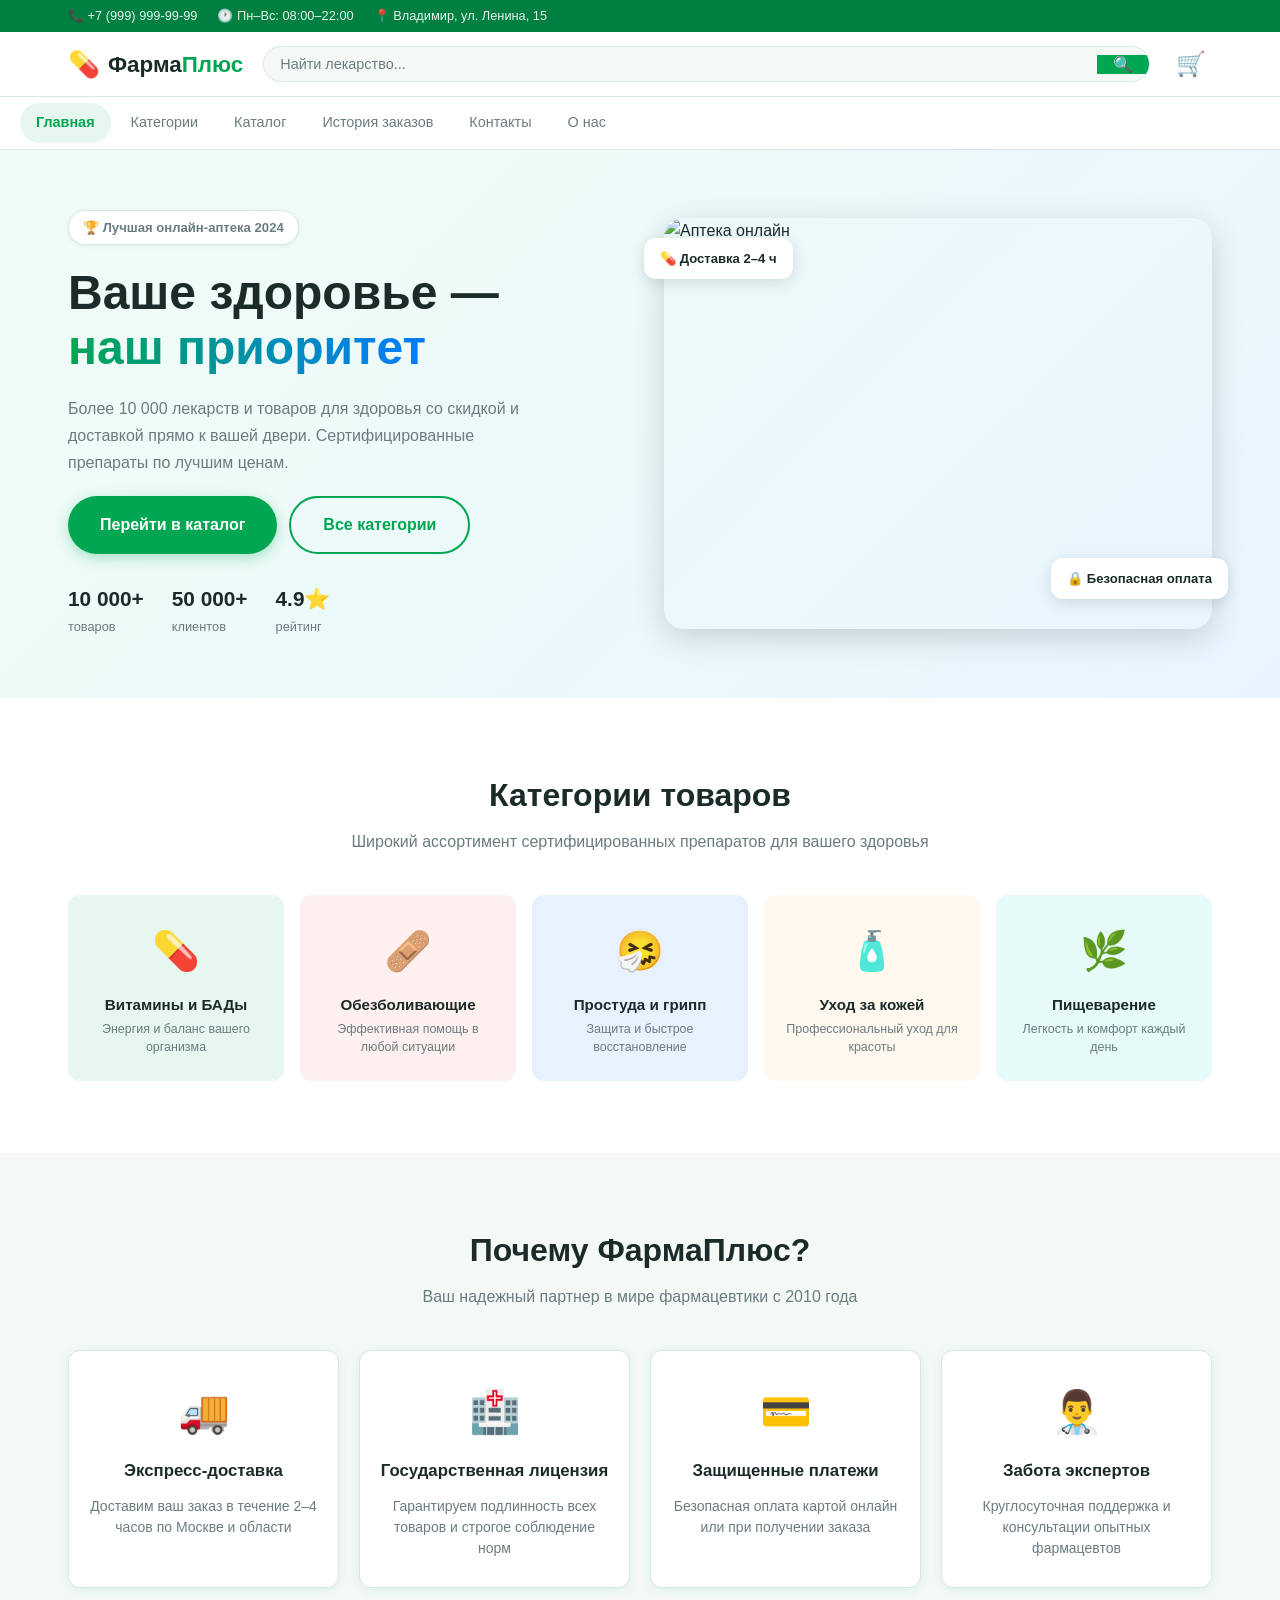
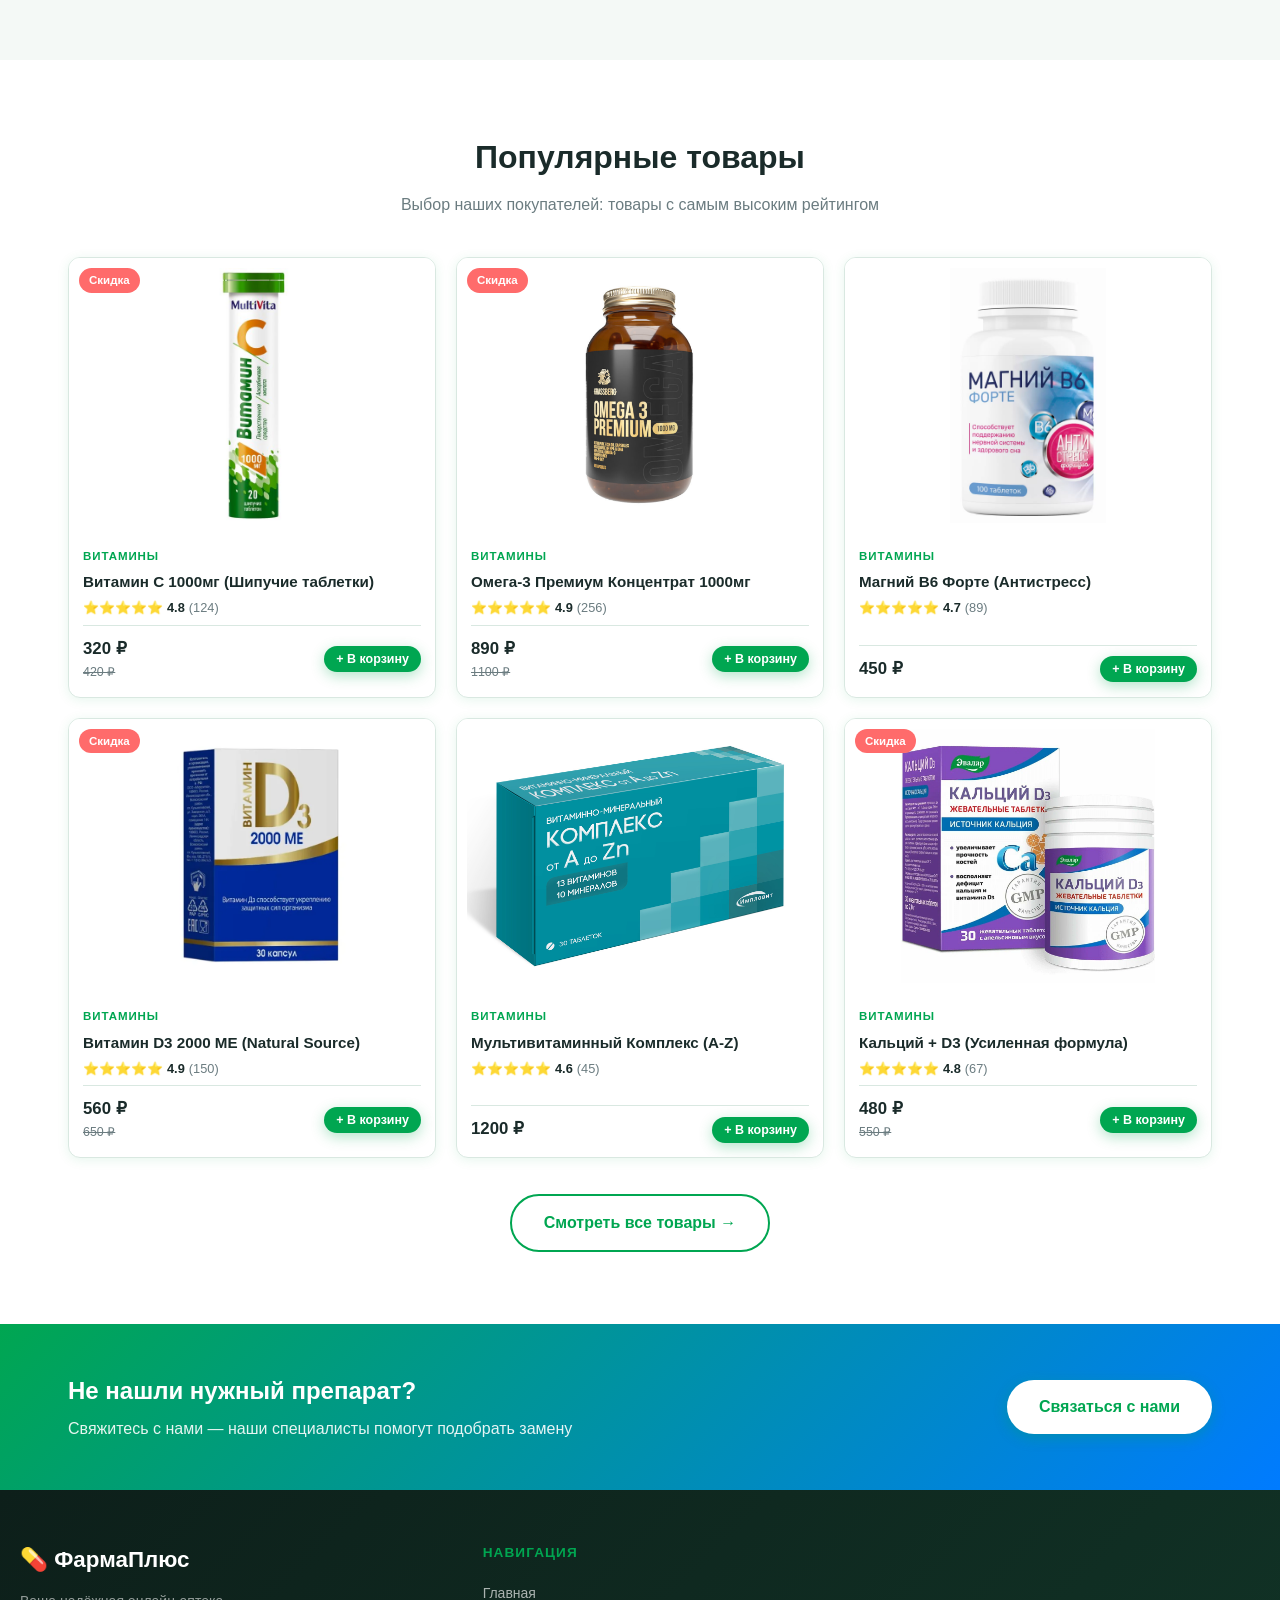
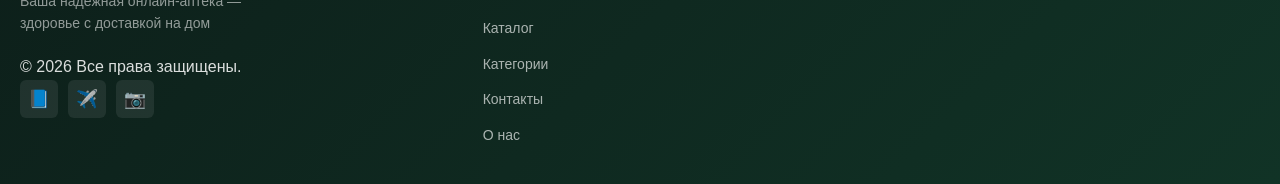
==== index.html @ 3a40d948 "first" ====
<!doctype html>
<html lang="ru">

<head>
  <meta charset="UTF-8" />
  <meta name="viewport" content="width=device-width, initial-scale=1.0" />
  <title>ФармаПлюс — Ваша надежная интернет-аптека с доставкой</title>
  <meta name="description"
    content="ФармаПлюс — широкий ассортимент сертифицированных лекарств, витаминов и товаров для здоровья с доставкой за 2-4 часа.">
  <link rel="stylesheet" href="css/style.css">
</head>

<body>
  <!-- HEADER -->
  <header class="header">
    <div class="header__topbar">
      <div class="container header__topbar-inner">
        <span class="header__contact">📞 +7 (999) 999-99-99</span>
        <span class="header__contact">🕐 Пн–Вс: 08:00–22:00</span>
        <span class="header__contact">📍 Владимир, ул. Ленина, 15</span>
      </div>
    </div>
    <div class="header__main">
      <div class="container header__inner">
        <a href="index.html" class="header__logo">
          <span class="header__logo-icon">💊</span>
          <span class="header__logo-text">Фарма<span>Плюс</span></span>
        </a>
        <form class="header__search" action="catalog.html" method="GET">
          <input class="header__search-input" type="text" name="search" placeholder="Найти лекарство..." />
          <button type="submit" class="header__search-btn" aria-label="Поиск">🔍</button>
        </form>
        <div class="header__actions">
          <a href="cart.html" class="header__cart" id="cart-icon" aria-label="Корзина">
            🛒 <span class="badge header__cart-badge" style="display:none;">0</span>
          </a>
          <button class="header__burger" id="burger-btn" aria-label="Меню">
            <span></span><span></span><span></span>
          </button>
        </div>
      </div>
    </div>
    <nav class="header__nav">
      <div class="container header__nav-inner">
        <a href="index.html" class="header__nav-link header__nav-link--active">Главная</a>
        <a href="categories.html" class="header__nav-link">Категории</a>
        <a href="catalog.html" class="header__nav-link">Каталог</a>
        <a href="orders.html" class="header__nav-link">История заказов</a>
        <a href="contacts.html" class="header__nav-link">Контакты</a>
        <a href="info.html" class="header__nav-link">О нас</a>
      </div>
    </nav>
    <div class="header__overlay" style="display:none;"></div>
  </header>

  <!-- MAIN CONTENT -->
  <main class="home">
    <!-- Hero -->
    <section class="hero">
      <div class="container hero__inner">
        <div class="hero__content animate-fadeInUp">
          <span class="hero__badge">🏆 Лучшая онлайн-аптека 2024</span>
          <h1 class="hero__title">
            Ваше здоровье —<br />
            <span class="hero__title-accent">наш приоритет</span>
          </h1>
          <p class="hero__subtitle">
            Более 10 000 лекарств и товаров для здоровья со скидкой и доставкой прямо к вашей двери.
            Сертифицированные препараты по лучшим ценам.
          </p>
          <div class="hero__actions">
            <a href="catalog.html" class="btn btn--primary btn--lg">Перейти в каталог</a>
            <a href="categories.html" class="btn btn--outline btn--lg">Все категории</a>
          </div>
          <div class="hero__stats">
            <div class="hero__stat"><strong>10 000+</strong><span>товаров</span></div>
            <div class="hero__stat"><strong>50 000+</strong><span>клиентов</span></div>
            <div class="hero__stat"><strong>4.9⭐</strong><span>рейтинг</span></div>
          </div>
        </div>
        <div class="hero__visual animate-fadeIn">
          <img src="https://images.unsplash.com/photo-1607619056574-7b8d3ee536b2?w=600&q=80" alt="Аптека онлайн"
            class="hero__img" />
          <div class="hero__floating hero__floating--1">💊 Доставка 2–4 ч</div>
          <div class="hero__floating hero__floating--2">🔒 Безопасная оплата</div>
        </div>
      </div>
    </section>

    <!-- Categories -->
    <section class="home-categories">
      <div class="container">
        <div class="section-header">
          <h2 class="section-title">Категории товаров</h2>
          <p class="section-subtitle">Широкий ассортимент сертифицированных препаратов для вашего здоровья</p>
        </div>
        <div class="home-categories__grid" id="categories-grid">
          <!-- JS Render -->
        </div>
      </div>
    </section>

    <!-- Advantages -->
    <section class="advantages">
      <div class="container">
        <div class="section-header">
          <h2 class="section-title">Почему ФармаПлюс?</h2>
          <p class="section-subtitle">Ваш надежный партнер в мире фармацевтики с 2010 года</p>
        </div>
        <div class="advantages__grid">
          <div class="advantage-card card">
            <div class="advantage-card__icon">🚚</div>
            <h3 class="advantage-card__title">Экспресс-доставка</h3>
            <p class="advantage-card__desc">Доставим ваш заказ в течение 2–4 часов по Москве и области</p>
          </div>
          <div class="advantage-card card">
            <div class="advantage-card__icon">🏥</div>
            <h3 class="advantage-card__title">Государственная лицензия</h3>
            <p class="advantage-card__desc">Гарантируем подлинность всех товаров и строгое соблюдение норм</p>
          </div>
          <div class="advantage-card card">
            <div class="advantage-card__icon">💳</div>
            <h3 class="advantage-card__title">Защищенные платежи</h3>
            <p class="advantage-card__desc">Безопасная оплата картой онлайн или при получении заказа</p>
          </div>
          <div class="advantage-card card">
            <div class="advantage-card__icon">👨‍⚕️</div>
            <h3 class="advantage-card__title">Забота экспертов</h3>
            <p class="advantage-card__desc">Круглосуточная поддержка и консультации опытных фармацевтов</p>
          </div>
        </div>
      </div>
    </section>

    <!-- Featured Products -->
    <section class="featured">
      <div class="container">
        <div class="section-header">
          <h2 class="section-title">Популярные товары</h2>
          <p class="section-subtitle">Выбор наших покупателей: товары с самым высоким рейтингом</p>
        </div>
        <div class="featured__grid" id="featured-grid">
          <!-- JS Render -->
        </div>
        <div class="featured__cta">
          <a href="catalog.html" class="btn btn--outline btn--lg">Смотреть все товары →</a>
        </div>
      </div>
    </section>

    <!-- Banner -->
    <section class="promo-banner">
      <div class="container promo-banner__inner">
        <div>
          <h2 class="promo-banner__title">Не нашли нужный препарат?</h2>
          <p class="promo-banner__text">Свяжитесь с нами — наши специалисты помогут подобрать замену</p>
        </div>
        <a href="contacts.html" class="btn btn--primary btn--lg">Связаться с нами</a>
      </div>
    </section>
  </main>

  <!-- FOOTER -->
  <footer class="footer">
    <div class="container footer__inner">
      <div class="footer__brand">
        <a href="index.html" class="footer__logo">💊 ФармаПлюс</a>
        <p class="footer__tagline">Ваша надёжная онлайн-аптека — здоровье с доставкой на дом</p>
        <p>© 2026 Все права защищены.</p>
        <div class="footer__socials">
          <a href="#" class="footer__social" aria-label="ВКонтакте">📘</a>
          <a href="#" class="footer__social" aria-label="Telegram">✈️</a>
          <a href="#" class="footer__social" aria-label="Instagram">📷</a>
        </div>
      </div>
      <div class="footer__nav">
        <h4 class="footer__heading">Навигация</h4>
        <ul class="footer__list">
          <li><a href="index.html" class="footer__link">Главная</a></li>
          <li><a href="catalog.html" class="footer__link">Каталог</a></li>
          <li><a href="categories.html" class="footer__link">Категории</a></li>
          <li><a href="contacts.html" class="footer__link">Контакты</a></li>
          <li><a href="info.html" class="footer__link">О нас</a></li>
        </ul>
      </div>
    </div>
  </footer>

  <!-- SCRIPTS -->
  <script src="js/products.js"></script>
  <script src="js/main.js"></script>
  <script>
    document.addEventListener('DOMContentLoaded', () => {
      // Render Categories
      const catGrid = document.getElementById('categories-grid');
      categories.forEach(cat => {
        catGrid.innerHTML += `
          <a href="catalog.html?category=${cat.id}" class="home-cat-card" style="--cat-color: ${cat.color}; --cat-bg: ${cat.bg}">
            <span class="home-cat-card__icon">${cat.icon}</span>
            <div>
              <h3 class="home-cat-card__title">${cat.label}</h3>
              <p class="home-cat-card__desc">${cat.description}</p>
            </div>
          </a>
        `;
      });

      // Render Featured
      const featGrid = document.getElementById('featured-grid');
      const featured = mockProducts.slice(0, 6);
      featured.forEach(prod => {
        featGrid.innerHTML += createProductCardHTML(prod, cart);
      });
    });
  </script>
</body>

</html>
---- css/style.css ----
.breadcrumbs{color:var(--color-text-muted);flex-wrap:wrap;align-items:center;gap:6px;margin-bottom:20px;font-size:.85rem;display:flex}.breadcrumbs__item{align-items:center;gap:6px;display:flex}.breadcrumbs__link{color:var(--color-text-muted);transition:color var(--transition)}.breadcrumbs__link:hover{color:var(--color-primary)}.breadcrumbs__sep{color:var(--color-border)}.breadcrumbs__item--active{color:var(--color-text);font-weight:600}
.cart-item{background:var(--color-bg);border:1px solid var(--color-border);border-radius:var(--radius-md);transition:box-shadow var(--transition);align-items:center;gap:16px;padding:16px;animation:.4s both fadeInUp;display:flex}.cart-item:hover{box-shadow:var(--shadow-md)}.cart-item__image{object-fit:cover;border-radius:var(--radius-sm);flex-shrink:0;width:72px;height:72px}.cart-item__info{flex-direction:column;flex:1;gap:4px;min-width:0;display:flex}.cart-item__category{text-transform:uppercase;letter-spacing:.08em;color:var(--color-primary);font-size:.72rem;font-weight:600}.cart-item__name{color:var(--color-text);white-space:nowrap;text-overflow:ellipsis;font-size:.95rem;font-weight:600;overflow:hidden}.cart-item__unit-price{color:var(--color-text-muted);font-size:.8rem}.cart-item__controls{background:var(--color-bg-soft);border:1px solid var(--color-border);border-radius:var(--radius-full);flex-shrink:0;align-items:center;gap:8px;padding:4px;display:flex}.cart-item__qty-btn{background:var(--color-bg);border:1px solid var(--color-border);width:30px;height:30px;color:var(--color-text);cursor:pointer;transition:all var(--transition);border-radius:50%;justify-content:center;align-items:center;font-size:1.1rem;font-weight:700;display:flex}.cart-item__qty-btn:hover:not(:disabled){background:var(--color-primary);color:#fff;border-color:var(--color-primary)}.cart-item__qty-btn:disabled{opacity:.4;cursor:not-allowed}.cart-item__qty{text-align:center;min-width:20px;font-size:.95rem;font-weight:700}.cart-item__subtotal{color:var(--color-text);text-align:right;flex-shrink:0;min-width:80px;font-size:1.05rem;font-weight:800}.cart-item__remove{color:var(--color-text-muted);border-radius:var(--radius-sm);transition:all var(--transition);flex-shrink:0;padding:6px 10px;font-size:.9rem}.cart-item__remove:hover{color:var(--color-error);background:#fff0f0}@media (width<=600px){.cart-item{flex-wrap:wrap}.cart-item__image{width:56px;height:56px}.cart-item__subtotal{min-width:unset;margin-left:auto}}.cart-page{padding:32px 0 60px}.cart-page__count{color:var(--color-text-muted);font-size:1.2rem;font-weight:400}.cart-empty{text-align:center;flex-direction:column;align-items:center;gap:16px;padding:80px 20px;display:flex}.cart-empty__icon{opacity:.5;font-size:5rem}.cart-empty__title{font-size:1.5rem;font-weight:800}.cart-empty__desc{color:var(--color-text-muted);max-width:360px;font-size:1rem}.cart-page__layout{grid-template-columns:1fr 340px;align-items:start;gap:28px;display:grid}.cart-page__items-header{color:var(--color-text-muted);justify-content:space-between;align-items:center;margin-bottom:16px;font-size:.9rem;font-weight:600;display:flex}.cart-page__list{flex-direction:column;gap:12px;display:flex}.cart-summary{background:var(--color-bg);border:1px solid var(--color-border);border-radius:var(--radius-md);padding:24px;position:sticky;top:160px}.cart-summary__title{margin-bottom:20px;font-size:1.1rem;font-weight:800}.cart-summary__rows{flex-direction:column;gap:12px;margin-bottom:16px;display:flex}.cart-summary__row{color:var(--color-text-muted);justify-content:space-between;font-size:.9rem;display:flex}.cart-summary__free{color:var(--color-primary);font-weight:700}.cart-summary__hint{color:var(--color-secondary);background:var(--color-secondary-light);border-radius:var(--radius-sm);padding:8px 12px;font-size:.78rem}.cart-summary__total{border-top:2px solid var(--color-border);justify-content:space-between;align-items:center;margin-bottom:20px;padding-top:16px;font-size:1.1rem;font-weight:800;display:flex}.cart-summary__order{justify-content:center;width:100%;margin-bottom:10px}.cart-summary__continue{width:100%;color:var(--color-text-muted);justify-content:center;font-size:.85rem}@media (width<=900px){.cart-page__layout{grid-template-columns:1fr}.cart-summary{position:static}}
.catalog-page{padding:32px 0 60px}.catalog-page__header{align-items:baseline;gap:12px;margin-bottom:28px;display:flex}.catalog-page__count{color:var(--color-text-muted);background:var(--color-bg-gray);border-radius:var(--radius-full);padding:4px 12px;font-size:.88rem}.catalog-page__layout{grid-template-columns:260px 1fr;align-items:start;gap:28px;display:grid}.catalog-sidebar{background:var(--color-bg);border:1px solid var(--color-border);border-radius:var(--radius-md);flex-direction:column;gap:0;display:flex;position:sticky;top:150px;overflow:hidden}.catalog-sidebar__section{border-bottom:1px solid var(--color-border);padding:20px}.catalog-sidebar__section:last-child{border-bottom:none}.catalog-sidebar__title{text-transform:uppercase;letter-spacing:.06em;color:var(--color-text-muted);margin-bottom:12px;font-size:.85rem;font-weight:700}.catalog-sidebar__search{width:100%}.catalog-sidebar__cats{flex-direction:column;gap:4px;display:flex}.catalog-sidebar__cat-btn{border-radius:var(--radius-sm);color:var(--color-text-muted);text-align:left;cursor:pointer;transition:all var(--transition);background:0 0;border:none;align-items:center;gap:8px;padding:8px 12px;font-size:.875rem;display:flex}.catalog-sidebar__cat-btn:hover{background:var(--color-primary-light);color:var(--color-primary)}.catalog-sidebar__cat-btn--active{background:var(--color-primary-light);color:var(--color-primary);font-weight:600}.catalog-sidebar__range{width:100%;accent-color:var(--color-primary);margin-bottom:8px}.catalog-sidebar__range-labels{color:var(--color-text-muted);justify-content:space-between;font-size:.78rem;display:flex}.catalog-main__toolbar{align-items:center;gap:12px;margin-bottom:20px;display:flex}.catalog-main__sort{cursor:pointer;max-width:240px;padding:8px 12px}.catalog-grid{grid-template-columns:repeat(3,1fr);gap:18px;display:grid}.catalog-empty{text-align:center;color:var(--color-text-muted);flex-direction:column;align-items:center;gap:12px;padding:80px 20px;display:flex}.catalog-empty span{font-size:3rem}.catalog-empty h3{color:var(--color-text);font-size:1.2rem}.catalog-pagination{flex-wrap:wrap;justify-content:center;gap:8px;margin-top:32px;display:flex}.catalog-pagination__btn{border-radius:var(--radius-sm);border:1.5px solid var(--color-border);cursor:pointer;background:var(--color-bg);width:36px;height:36px;color:var(--color-text);transition:all var(--transition);justify-content:center;align-items:center;font-size:.875rem;font-weight:600;display:flex}.catalog-pagination__btn:hover{border-color:var(--color-primary);color:var(--color-primary)}.catalog-pagination__btn--active{background:var(--color-primary);color:#fff;border-color:var(--color-primary)}@media (width<=900px){.catalog-page__layout{grid-template-columns:1fr}.catalog-sidebar{position:static}.catalog-sidebar__cats{flex-flow:wrap}.catalog-grid{grid-template-columns:repeat(2,1fr)}}@media (width<=540px){.catalog-grid{grid-template-columns:1fr}}
.categories-page{padding:32px 0 60px}.categories-grid{grid-template-columns:repeat(3,1fr);gap:20px;display:grid}.cat-card{color:var(--color-text);transition:all var(--transition);border:2px solid #0000;align-items:flex-start;gap:20px;padding:28px;display:flex}.cat-card:hover{border-color:var(--cat-color);transform:translateY(-4px)}.cat-card__icon-wrap{border-radius:var(--radius-md);flex-shrink:0;justify-content:center;align-items:center;width:64px;height:64px;display:flex}.cat-card__icon{font-size:2rem}.cat-card__body{flex-direction:column;gap:6px;display:flex}.cat-card__title{font-size:1.1rem;font-weight:700}.cat-card__desc{color:var(--color-text-muted);font-size:.875rem;line-height:1.5}.cat-card__link{color:var(--cat-color);margin-top:6px;font-size:.85rem;font-weight:600}@media (width<=768px){.categories-grid{grid-template-columns:1fr}}@media (width>=768px) and (width<=1024px){.categories-grid{grid-template-columns:repeat(2,1fr)}}
.contacts-page{padding:32px 0 60px}.contacts-page__layout{grid-template-columns:1fr 1fr;align-items:start;gap:32px;display:grid}.contacts-form{padding:32px}.contacts-form__title{margin-bottom:24px;font-size:1.2rem;font-weight:800}.contacts-form__success{background:var(--color-primary-light);color:var(--color-primary);border-radius:var(--radius-md);margin-bottom:20px;padding:14px 16px;font-size:.9rem;font-weight:600}.contacts-form__textarea{resize:vertical;min-height:120px}.contacts-info{flex-direction:column;gap:20px;display:flex}.contacts-info__cards{grid-template-columns:1fr 1fr;gap:14px;display:grid}.contacts-info-card{align-items:flex-start;gap:12px;padding:18px;display:flex}.contacts-info-card__icon{flex-shrink:0;font-size:1.6rem}.contacts-info-card__title{text-transform:uppercase;letter-spacing:.06em;color:var(--color-primary);margin-bottom:4px;font-size:.82rem;font-weight:700}.contacts-info-card__line{color:var(--color-text-muted);font-size:.875rem}.contacts-map{border-radius:var(--radius-md);box-shadow:var(--shadow-md);overflow:hidden}.contacts-map__iframe{border:none;width:100%;height:280px;display:block}@media (width<=900px){.contacts-page__layout{grid-template-columns:1fr}.contacts-info__cards{grid-template-columns:1fr 1fr}}@media (width<=480px){.contacts-info__cards{grid-template-columns:1fr}}
.hero {
    background: linear-gradient(135deg, #f0fdf6 0%, #e8f5ff 100%);
    padding: 60px 0;
    overflow: hidden
}

.hero__inner {
    grid-template-columns: 1fr 1fr;
    align-items: center;
    gap: 48px;
    display: grid
}

.hero__content {
    flex-direction: column;
    gap: 20px;
    display: flex
}

.hero__badge {
    border: 1px solid var(--color-border);
    border-radius: var(--radius-full);
    color: var(--color-text-muted);
    width: fit-content;
    box-shadow: var(--shadow-sm);
    background: #fff;
    align-items: center;
    gap: 6px;
    padding: 6px 14px;
    font-size: .82rem;
    font-weight: 600;
    display: inline-flex
}

.hero__title {
    color: var(--color-text);
    font-size: clamp(1.8rem, 4vw, 3rem);
    font-weight: 900;
    line-height: 1.15
}

.hero__title-accent {
    background: linear-gradient(90deg, var(--color-primary), var(--color-secondary));
    -webkit-text-fill-color: transparent;
    -webkit-background-clip: text;
    background-clip: text
}

.hero__subtitle {
    color: var(--color-text-muted);
    max-width: 480px;
    font-size: 1rem;
    line-height: 1.7
}

.hero__actions {
    flex-wrap: wrap;
    gap: 12px;
    display: flex
}

.hero__stats {
    flex-wrap: wrap;
    gap: 28px;
    padding-top: 8px;
    display: flex
}

.hero__stat {
    flex-direction: column;
    gap: 2px;
    display: flex
}

.hero__stat strong {
    color: var(--color-text);
    font-size: 1.3rem;
    font-weight: 800
}

.hero__stat span {
    color: var(--color-text-muted);
    font-size: .8rem
}

.hero__visual {
    position: relative
}

.hero__img {
    border-radius: var(--radius-lg);
    width: 100%;
    box-shadow: var(--shadow-lg);
    object-fit: cover;
    aspect-ratio: 4/3
}

.hero__floating {
    border-radius: var(--radius-md);
    box-shadow: var(--shadow-md);
    background: #fff;
    padding: 10px 16px;
    font-size: .82rem;
    font-weight: 600;
    animation: 3s infinite pulse;
    position: absolute
}

.hero__floating--1 {
    animation-delay: 0s;
    top: 20px;
    left: -20px
}

.hero__floating--2 {
    animation-delay: 1.5s;
    bottom: 30px;
    right: -16px
}

.home-categories {
    background: var(--color-bg);
    padding: 72px 0
}

.home-categories__grid {
    grid-template-columns: repeat(5, 1fr);
    gap: 16px;
    display: grid
}

.home-cat-card {
    text-align: center;
    border-radius: var(--radius-md);
    background: var(--cat-bg, var(--color-bg-soft));
    transition: all var(--transition);
    color: var(--color-text);
    border: 1.5px solid #0000;
    flex-direction: column;
    align-items: center;
    gap: 12px;
    padding: 24px 16px;
    display: flex
}

.home-cat-card:hover {
    border-color: var(--cat-color, var(--color-primary));
    box-shadow: 0 8px 24px color-mix(in srgb, var(--cat-color) 20%, transparent);
    transform: translateY(-4px)
}

.home-cat-card__icon {
    font-size: 2.4rem
}

.home-cat-card__title {
    color: var(--color-text);
    margin-bottom: 4px;
    font-size: .95rem;
    font-weight: 700
}

.home-cat-card__desc {
    color: var(--color-text-muted);
    font-size: .78rem;
    line-height: 1.4
}

.advantages {
    background: var(--color-bg-soft);
    padding: 72px 0
}

.advantages__grid {
    grid-template-columns: repeat(4, 1fr);
    gap: 20px;
    display: grid
}

.advantage-card {
    text-align: center;
    flex-direction: column;
    align-items: center;
    gap: 12px;
    padding: 28px 20px;
    display: flex
}

.advantage-card__icon {
    font-size: 2.6rem
}

.advantage-card__title {
    font-size: 1.05rem;
    font-weight: 700
}

.advantage-card__desc {
    color: var(--color-text-muted);
    font-size: .875rem;
    line-height: 1.5
}

.featured {
    background: var(--color-bg);
    padding: 72px 0
}

.featured__grid {
    grid-template-columns: repeat(3, 1fr);
    gap: 20px;
    display: grid
}

.featured__cta {
    text-align: center;
    margin-top: 36px
}

.promo-banner {
    background: linear-gradient(135deg, var(--color-primary), var(--color-secondary));
    color: #fff;
    padding: 48px 0
}

.promo-banner__inner {
    flex-wrap: wrap;
    justify-content: space-between;
    align-items: center;
    gap: 24px;
    display: flex
}

.promo-banner__title {
    margin-bottom: 6px;
    font-size: 1.5rem;
    font-weight: 800
}

.promo-banner__text {
    opacity: .9;
    font-size: 1rem
}

.promo-banner .btn--primary {
    color: var(--color-primary);
    background: #fff
}

.promo-banner .btn--primary:hover {
    background: #ffffffe6
}

@media (width<=1024px) {
    .home-categories__grid {
        grid-template-columns: repeat(3, 1fr)
    }

    .advantages__grid,
    .featured__grid {
        grid-template-columns: repeat(2, 1fr)
    }
}

@media (width<=768px) {
    .hero__inner {
        grid-template-columns: 1fr
    }

    .hero__visual {
        display: none
    }

    .hero {
        padding: 40px 0
    }

    .home-categories__grid {
        grid-template-columns: repeat(2, 1fr)
    }

    .featured__grid {
        grid-template-columns: 1fr
    }
}

@media (width<=480px) {

    .home-categories__grid,
    .advantages__grid {
        grid-template-columns: 1fr
    }
}
@import "https://fonts.googleapis.com/css2?family=Inter:wght@300;400;500;600;700;800&display=swap";:root{--color-primary:#00a651;--color-primary-dark:#008040;--color-primary-light:#e6f7ef;--color-secondary:#007bff;--color-secondary-dark:#0056b3;--color-secondary-light:#e8f2ff;--color-accent:#00c9a7;--color-bg:#fff;--color-bg-soft:#f4f9f6;--color-bg-gray:#f0f4f8;--color-text:#1a2b2a;--color-text-muted:#6b7c80;--color-border:#d9e8e1;--color-error:#e53e3e;--color-success:#00a651;--color-white:#fff;--font-family:"Inter", sans-serif;--font-size-base:16px;--shadow-sm:0 1px 4px #00000014;--shadow-md:0 4px 16px #0000001f;--shadow-lg:0 8px 32px #00000029;--shadow-card:0 2px 12px #00a6511a;--radius-sm:6px;--radius-md:12px;--radius-lg:20px;--radius-full:9999px;--transition:.25s ease;--transition-slow:.4s ease;--header-height:70px;--container-max:1240px;--container-pad:16px}*,:before,:after{box-sizing:border-box;margin:0;padding:0}html{font-size:var(--font-size-base);scroll-behavior:smooth}body{font-family:var(--font-family);background:var(--color-bg);color:var(--color-text);flex-direction:column;min-height:100vh;line-height:1.6;display:flex}a{color:inherit;text-decoration:none}img{border-radius:var(--radius-sm);max-width:100%;display:block}ul{list-style:none}button{cursor:pointer;font-family:var(--font-family);background:0 0;border:none}input,textarea,select{font-family:var(--font-family);font-size:1rem}.container{width:100%;max-width:var(--container-max);padding:0 var(--container-pad);margin:0 auto}.sr-only{clip:rect(0,0,0,0);white-space:nowrap;border:0;width:1px;height:1px;margin:-1px;padding:0;position:absolute;overflow:hidden}.btn{border-radius:var(--radius-full);transition:all var(--transition);cursor:pointer;justify-content:center;align-items:center;gap:8px;padding:10px 22px;font-size:.9rem;font-weight:600;display:inline-flex}.btn--primary{background:var(--color-primary);color:var(--color-white);box-shadow:0 4px 14px #00a6514d}.btn--primary:hover{background:var(--color-primary-dark);transform:translateY(-1px);box-shadow:0 6px 20px #00a65166}.btn--outline{border:2px solid var(--color-primary);color:var(--color-primary);background:0 0}.btn--outline:hover{background:var(--color-primary);color:var(--color-white);transform:translateY(-1px)}.btn--secondary{background:var(--color-secondary);color:var(--color-white);box-shadow:0 4px 14px #007bff4d}.btn--secondary:hover{background:var(--color-secondary-dark);transform:translateY(-1px)}.btn--ghost{color:var(--color-text-muted);background:0 0;padding:8px 14px}.btn--ghost:hover{background:var(--color-bg-gray);color:var(--color-primary)}.btn--danger{background:var(--color-error);color:#fff}.btn--danger:hover{opacity:.9}.btn:disabled{opacity:.5;cursor:not-allowed;transform:none!important}.btn--sm{padding:6px 14px;font-size:.82rem}.btn--lg{padding:14px 32px;font-size:1rem}.badge{border-radius:var(--radius-full);background:var(--color-secondary);color:#fff;justify-content:center;align-items:center;min-width:20px;height:20px;padding:0 5px;font-size:.7rem;font-weight:700;animation:.3s cubic-bezier(.34,1.56,.64,1) pop;display:inline-flex}.section-title{color:var(--color-text);margin-bottom:8px;font-size:clamp(1.4rem,3vw,2rem);font-weight:800}.section-subtitle{color:var(--color-text-muted);margin-bottom:32px;font-size:1rem}.section-header{text-align:center;margin-bottom:40px}@keyframes fadeInUp{0%{opacity:0;transform:translateY(24px)}to{opacity:1;transform:translateY(0)}}@keyframes fadeIn{0%{opacity:0}to{opacity:1}}@keyframes pop{0%{transform:scale(.6)}70%{transform:scale(1.15)}to{transform:scale(1)}}@keyframes pulse{0%,to{transform:scale(1)}50%{transform:scale(1.04)}}@keyframes spin{0%{transform:rotate(0)}to{transform:rotate(360deg)}}@keyframes shimmer{0%{background-position:-200% 0}to{background-position:200% 0}}@keyframes slideInLeft{0%{opacity:0;transform:translate(-30px)}to{opacity:1;transform:translate(0)}}@keyframes fadeInLeft{0%{opacity:0;transform:translateX(-30px)}to{opacity:1;transform:translateX(0)}}@keyframes fadeInRight{0%{opacity:0;transform:translateX(30px)}to{opacity:1;transform:translateX(0)}}.animate-fadeInUp{animation:.6s both fadeInUp}.animate-fadeIn{animation:.4s both fadeIn}.animate-fadeInLeft{animation:.6s both fadeInLeft}.animate-fadeInRight{animation:.6s both fadeInRight}
.contacts-grid{grid-template-columns:1fr 1fr;align-items:start;gap:32px;display:grid}
@media (max-width: 900px){.contacts-grid{grid-template-columns:1fr}}
.contacts-list{display:flex;flex-direction:column;gap:12px;list-style:none;padding:0}.contacts-list li{display:flex;gap:8px;font-size:0.95rem}
.contacts-card__title{font-size:1.2rem;font-weight:800;margin-bottom:16px}.card{background:var(--color-bg);border-radius:var(--radius-md);box-shadow:var(--shadow-card);border:1px solid var(--color-border);transition:transform var(--transition), box-shadow var(--transition)}.card:hover{box-shadow:var(--shadow-lg);transform:translateY(-4px)}.form-group{flex-direction:column;gap:6px;margin-bottom:18px;display:flex}.form-label{color:var(--color-text);font-size:.875rem;font-weight:600}.form-input{border:1.5px solid var(--color-border);border-radius:var(--radius-md);background:var(--color-bg-soft);color:var(--color-text);transition:border-color var(--transition), box-shadow var(--transition);outline:none;padding:11px 14px}.form-input:focus{border-color:var(--color-primary);background:var(--color-bg);box-shadow:0 0 0 3px #00a65126}.form-input--error{border-color:var(--color-error)}.form-error{color:var(--color-error);align-items:center;gap:4px;font-size:.8rem;display:flex}.loader{justify-content:center;align-items:center;padding:60px;display:flex}.loader__spinner{border:4px solid var(--color-border);border-top-color:var(--color-primary);border-radius:50%;width:44px;height:44px;animation:.8s linear infinite spin}.breadcrumbs{color:var(--color-text-muted);flex-wrap:wrap;align-items:center;gap:8px;margin-bottom:24px;font-size:.85rem;display:flex}.breadcrumbs__item--active{color:var(--color-text);font-weight:600}.breadcrumbs__sep{color:var(--color-border)}.breadcrumbs a:hover{color:var(--color-primary)}.page{flex:1;padding:32px 0 60px}.grid{display:grid}.grid--2{grid-template-columns:repeat(2,1fr);gap:20px}.grid--3{grid-template-columns:repeat(3,1fr);gap:20px}.grid--4{grid-template-columns:repeat(4,1fr);gap:20px}@media (width<=1024px){.grid--4,.grid--3{grid-template-columns:repeat(2,1fr)}}@media (width<=640px){.grid--4,.grid--3,.grid--2{grid-template-columns:1fr}}@media (width>=768px){:root{--container-pad:32px}}@media (width>=1024px){:root{--container-pad:48px}}.header{z-index:1000;position:sticky;top:0}.header__topbar{background:var(--color-primary-dark);color:var(--color-white);padding:6px 0;font-size:.8rem}.header__topbar-inner{flex-wrap:wrap;align-items:center;gap:20px;display:flex}.header__contact{opacity:.9;align-items:center;gap:4px;display:flex}.header__main{background:var(--color-bg);border-bottom:1px solid var(--color-border);box-shadow:var(--shadow-sm)}.header__inner{align-items:center;gap:20px;height:64px;display:flex}.header__logo{color:var(--color-text);white-space:nowrap;transition:opacity var(--transition);align-items:center;gap:8px;font-size:1.4rem;font-weight:800;display:flex}.header__logo:hover{opacity:.85}.header__logo-icon{font-size:1.6rem}.header__logo-text span{color:var(--color-primary)}.header__search{background:var(--color-bg-soft);border:1.5px solid var(--color-border);border-radius:var(--radius-full);transition:border-color var(--transition), box-shadow var(--transition);flex:1;align-items:center;display:flex;overflow:hidden}.header__search:focus-within{border-color:var(--color-primary);box-shadow:0 0 0 3px #00a6511f}.header__search-input{color:var(--color-text);background:0 0;border:none;outline:none;flex:1;padding:9px 16px;font-size:.9rem}.header__search-input::placeholder{color:var(--color-text-muted)}.header__search-btn{background:var(--color-primary);color:#fff;cursor:pointer;height:100%;transition:background var(--transition);border:none;padding:0 16px;font-size:1rem}.header__search-btn:hover{background:var(--color-primary-dark)}.header__actions{align-items:center;gap:12px;display:flex}.header__cart{border-radius:var(--radius-md);transition:background var(--transition), transform var(--transition);align-items:center;padding:6px;font-size:1.5rem;display:flex;position:relative}.header__cart:hover{background:var(--color-primary-light);transform:scale(1.1)}.header__cart-badge{position:absolute;top:-2px;right:-4px}.header__burger{border-radius:var(--radius-sm);width:38px;height:38px;transition:background var(--transition);flex-direction:column;justify-content:center;gap:5px;padding:8px;display:none}.header__burger:hover{background:var(--color-bg-gray)}.header__burger span{background:var(--color-text);height:2px;transition:transform var(--transition), opacity var(--transition);border-radius:2px;display:block}.header__burger--open span:first-child{transform:translateY(7px)rotate(45deg)}.header__burger--open span:nth-child(2){opacity:0}.header__burger--open span:nth-child(3){transform:translateY(-7px)rotate(-45deg)}.header__nav{background:var(--color-bg);border-bottom:1px solid var(--color-border)}.header__nav-inner{gap:4px;padding:6px 0;display:flex;overflow-x:auto}.header__nav-link{border-radius:var(--radius-full);color:var(--color-text-muted);transition:all var(--transition);white-space:nowrap;align-items:center;padding:8px 16px;font-size:.9rem;font-weight:500;display:inline-flex}.header__nav-link:hover{color:var(--color-primary);background:var(--color-primary-light)}.header__nav-link--active{color:var(--color-primary);background:var(--color-primary-light);font-weight:600}.header__overlay{z-index:999;background:#0000004d;position:fixed;inset:0}@media (width<=768px){.header__burger{display:flex}.header__topbar-inner{gap:12px}.header__contact:nth-child(3){display:none}.header__nav{background:var(--color-bg);width:260px;box-shadow:var(--shadow-lg);z-index:1001;border-bottom:none;padding-top:80px;display:none;position:fixed;top:0;bottom:0;right:0}.header__nav--open{display:flex}.header__nav-inner{overflow-x:unset;flex-direction:column;gap:4px;padding:16px}.header__nav-link{border-radius:var(--radius-md);padding:12px 16px;font-size:1rem}.header__search-input{font-size:.85rem}}@media (width<=480px){.header__contact:nth-child(2){display:none}.header__logo-text{font-size:1.1rem}}.footer{color:#ffffffd9;background:linear-gradient(135deg,#0d1f1a 0%,#113326 100%);margin-top:auto}.footer__inner{grid-template-columns:2fr 1fr 1fr 1.3fr;gap:40px;padding:52px 0 36px;display:grid}.footer__logo{color:#fff;transition:opacity var(--transition);margin-bottom:12px;font-size:1.4rem;font-weight:800;display:inline-block}.footer__logo:hover{opacity:.8}.footer__tagline{color:#ffffff8c;max-width:260px;margin-bottom:20px;font-size:.875rem;line-height:1.6}.footer__socials{gap:10px;display:flex}.footer__social{border-radius:var(--radius-sm);width:38px;height:38px;transition:background var(--transition), transform var(--transition);background:#ffffff14;justify-content:center;align-items:center;font-size:1.1rem;display:inline-flex}.footer__social:hover{background:var(--color-primary);transform:translateY(-2px)}.footer__heading{text-transform:uppercase;letter-spacing:.08em;color:var(--color-primary);margin-bottom:16px;font-size:.85rem;font-weight:700}.footer__list{flex-direction:column;gap:10px;display:flex}.footer__link{color:#ffffffa6;transition:color var(--transition), translate var(--transition);font-size:.875rem;display:inline-block}.footer__link:hover{color:var(--color-primary);translate:4px}.footer__info-item{color:#ffffffa6;align-items:center;gap:6px;font-size:.875rem;display:flex}.footer__bottom{color:#fff6;border-top:1px solid #ffffff14;padding:16px 0;font-size:.8rem}.footer__bottom-inner{flex-wrap:wrap;justify-content:space-between;align-items:center;gap:8px;display:flex}.footer__license{font-style:italic}@media (width<=1024px){.footer__inner{grid-template-columns:1fr 1fr}}@media (width<=640px){.footer__inner{grid-template-columns:1fr;gap:28px;padding:36px 0 24px}.footer__bottom-inner{text-align:center;flex-direction:column}}
.info-page{padding:32px 0 60px}.info-hero{grid-template-columns:1fr auto;align-items:center;gap:32px;margin-bottom:36px;padding:36px;display:grid;overflow:hidden}.info-hero__badge{background:var(--color-primary-light);color:var(--color-primary);border-radius:var(--radius-full);align-items:center;gap:6px;margin-bottom:12px;padding:5px 14px;font-size:.82rem;font-weight:600;display:inline-flex}.info-hero__title{margin-bottom:16px;font-size:clamp(1.2rem,2.5vw,1.6rem);font-weight:800;line-height:1.3}.info-hero__text{color:var(--color-text-muted);font-size:.97rem;line-height:1.75}.info-hero__img{object-fit:cover;border-radius:var(--radius-md);flex-shrink:0;width:240px;height:200px}.info-numbers{grid-template-columns:repeat(4,1fr);gap:16px;margin-bottom:48px;display:grid}.info-number{text-align:center;flex-direction:column;align-items:center;gap:6px;padding:24px;display:flex}.info-number__value{color:var(--color-primary);font-size:1.8rem;font-weight:900}.info-number__label{color:var(--color-text-muted);font-size:.875rem}.info-section{margin-bottom:40px}.info-section__title{margin-bottom:14px;font-size:1.3rem;font-weight:800}.info-section__text{color:var(--color-text-muted);font-size:.97rem;line-height:1.75}.info-license{margin-bottom:40px;padding:28px}.info-license__list{color:var(--color-text);flex-direction:column;gap:8px;margin-top:14px;font-size:.9rem;font-weight:600;display:flex}.info-delivery{margin-bottom:48px}.info-delivery__grid{grid-template-columns:repeat(3,1fr);gap:16px;display:grid}.info-delivery-card{text-align:center;flex-direction:column;align-items:center;gap:8px;padding:24px;display:flex}.info-delivery-card__icon{font-size:2rem}.info-delivery-card__title{font-size:1rem;font-weight:700}.info-delivery-card__desc{color:var(--color-text-muted);font-size:.82rem}.info-delivery-card__price{color:var(--color-primary);font-size:1.1rem}.info-cta{text-align:center;background:linear-gradient(135deg, var(--color-primary-light), var(--color-secondary-light));flex-direction:column;align-items:center;gap:12px;padding:48px 32px;display:flex}.info-cta h2{font-size:1.4rem;font-weight:800}.info-cta p{color:var(--color-text-muted)}@media (width<=1024px){.info-numbers{grid-template-columns:repeat(2,1fr)}.info-delivery__grid{grid-template-columns:1fr}}@media (width<=768px){.info-hero{grid-template-columns:1fr}.info-hero__img{width:100%;height:200px}.info-numbers{grid-template-columns:repeat(2,1fr)}}@media (width<=480px){.info-numbers{grid-template-columns:1fr}}
.product-card{border-radius:var(--radius-md);background:var(--color-bg);border:1px solid var(--color-border);flex-direction:column;transition:transform .25s,box-shadow .25s;display:flex;overflow:hidden}.product-card:hover{box-shadow:var(--shadow-lg);transform:translateY(-6px)}.product-card__image-wrap {
  aspect-ratio: 4/3;
  background: #fff;
  display: flex !important;
  align-items: center;
  justify-content: center;
  position: relative;
  overflow: hidden;
  padding: 10px;
}
.product-card__image {
  object-fit: contain !important;
  width: auto !important;
  height: auto !important;
  max-width: 100%;
  max-height: 100%;
  border-radius: 0;
  transition: transform .4s;
}
.product-card__image-wrap:hover .product-card__image{transform:scale(1.06)}.product-card__discount,.product-card__out{border-radius:var(--radius-full);z-index:1;padding:3px 10px;font-size:.72rem;font-weight:700;position:absolute;top:10px;left:10px}.product-card__discount{color:#fff;background:#ff6b6b}.product-card__out{color:#fff;background:#888}.product-card__body{flex-direction:column;flex:1;gap:6px;padding:14px;display:flex}.product-card__category{text-transform:uppercase;letter-spacing:.08em;color:var(--color-primary);font-size:.72rem;font-weight:600}.product-card__name{color:var(--color-text);line-clamp:2;-webkit-line-clamp:2;transition:color var(--transition);-webkit-box-orient:vertical;font-size:.95rem;font-weight:600;line-height:1.4;display:-webkit-box;overflow:hidden}
.product-card__name:hover{color:var(--color-primary)}.product-card__rating{align-items:center;gap:4px;font-size:.8rem;display:flex}.product-card__rating-score{color:var(--color-text);font-weight:700}.product-card__reviews{color:var(--color-text-muted)}.product-card__footer{border-top:1px solid var(--color-border);justify-content:space-between;align-items:center;gap:8px;margin-top:auto;padding-top:10px;display:flex}.product-card__prices{flex-direction:column;display:flex}.product-card__price{color:var(--color-text);font-size:1.05rem;font-weight:800}.product-card__old-price{color:var(--color-text-muted);font-size:.78rem;text-decoration:line-through}.product-card__btn{flex-shrink:0;padding:6px 12px;font-size:.78rem}
.product-page{padding:32px 0 60px}.product-page__error{text-align:center;flex-direction:column;align-items:center;gap:20px;padding:80px 20px;display:flex}.product-page__grid{grid-template-columns:1fr 1fr;align-items:start;gap:48px;display:grid}.product-page__image-wrap{border-radius:var(--radius-lg);background:#fff;display:flex;align-items:center;justify-content:center;aspect-ratio:1;position:relative;overflow:hidden}.product-page__image{object-fit:contain;width:auto;height:auto;max-width:100%;max-height:100%;transition:transform .4s}.product-page__image-wrap:hover .product-page__image{transform:scale(1.04)}.product-page__badge{border-radius:var(--radius-full);z-index:1;padding:4px 12px;font-size:.78rem;font-weight:700;position:absolute;top:16px;left:16px}.product-page__badge--sale{color:#fff;background:#ff6b6b}.product-page__badge--out{color:#fff;background:#888}.product-page__info{flex-direction:column;gap:18px;display:flex}.product-page__category{text-transform:uppercase;letter-spacing:.08em;color:var(--color-primary);font-size:.82rem;font-weight:700}.product-page__name{font-size:clamp(1.3rem,2.5vw,1.8rem);font-weight:800;line-height:1.25}.product-page__rating{align-items:center;gap:6px;font-size:.9rem;display:flex}.product-page__rating-score{font-weight:700}.product-page__reviews{color:var(--color-text-muted)}.product-page__prices{flex-wrap:wrap;align-items:baseline;gap:12px;display:flex}.product-page__price{color:var(--color-text);font-size:2rem;font-weight:900}.product-page__old-price{color:var(--color-text-muted);font-size:1.1rem;text-decoration:line-through}.product-page__saving{color:#fff;border-radius:var(--radius-full);background:#ff6b6b;padding:3px 10px;font-size:.82rem;font-weight:600}.product-page__actions{flex-wrap:wrap;gap:12px;display:flex}.product-page__desc{color:var(--color-text-muted);font-size:.97rem;line-height:1.75}.product-page__chars{border-radius:var(--radius-md);border:1px solid var(--color-border);overflow:hidden}.product-page__chars-title{background:var(--color-bg-soft);border-bottom:1px solid var(--color-border);padding:14px 16px;font-size:1rem;font-weight:700}.product-page__chars-table{border-collapse:collapse;width:100%}.product-page__chars-row:not(:last-child) td{border-bottom:1px solid var(--color-border)}.product-page__chars-label{color:var(--color-text-muted);background:var(--color-bg-soft);width:45%;padding:12px 16px;font-size:.875rem}.product-page__chars-value{padding:12px 16px;font-size:.875rem;font-weight:600}.legal-disclaimer{background:#fff9f9;border-color:#ffdbdb;margin-bottom:48px;padding:32px}.legal-disclaimer__title{color:#e53e3e;align-items:center;gap:8px;margin-bottom:16px;display:flex}.legal-disclaimer__text{color:#7c5e5e;text-align:justify;font-size:.9rem;line-height:1.7}.info-hero__badge--student{background:#edf2ff;color:#4c6ef5;border-color:#dbe4ff;margin-left:8px}
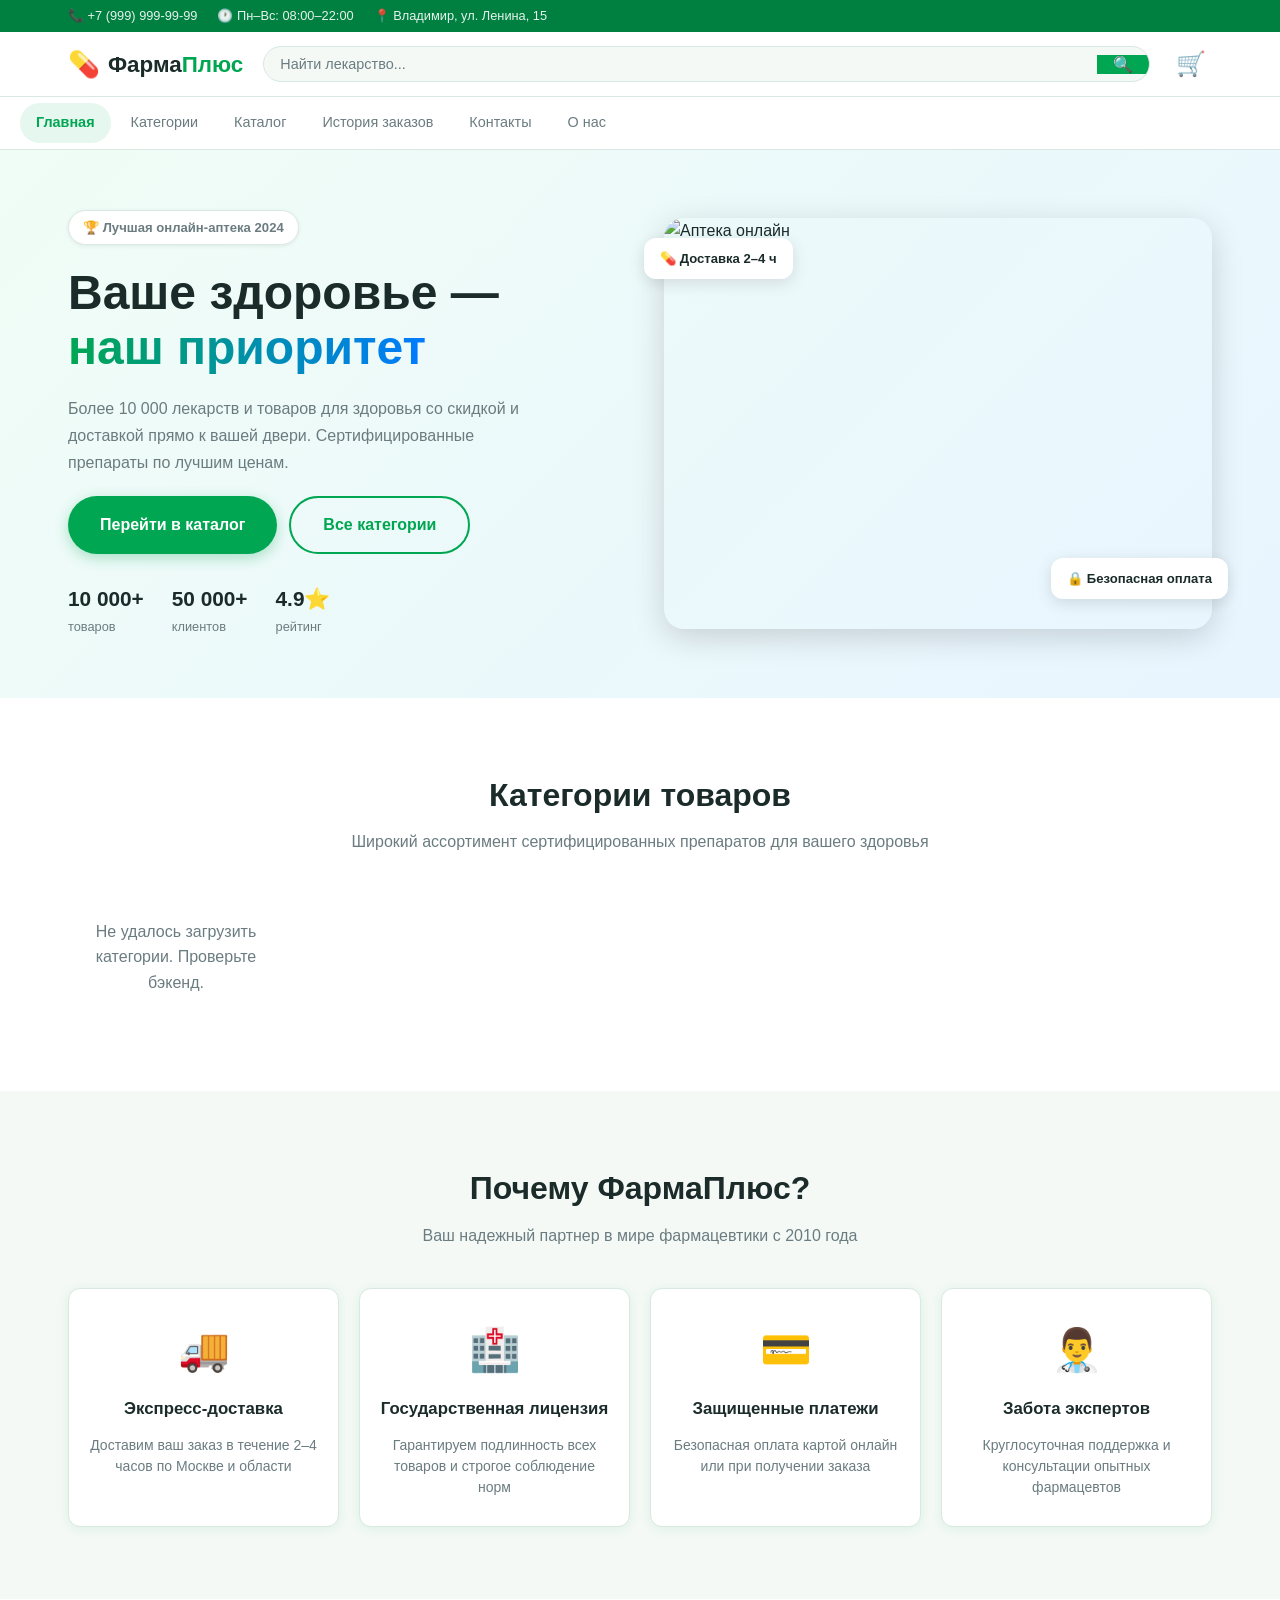
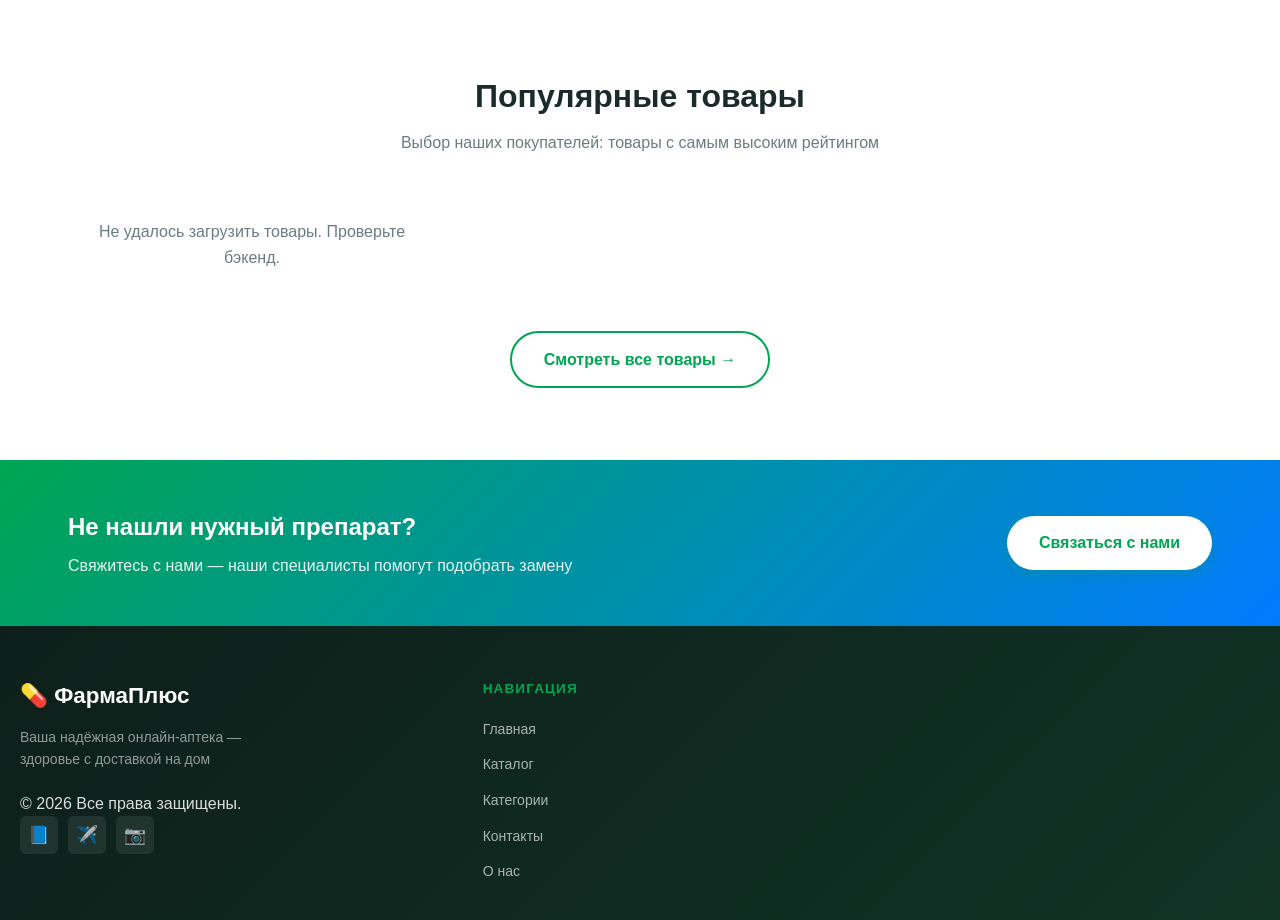
==== commit 46235e59: "полностью допилинный фронт с админкой" ====
--- a/index.html
+++ b/index.html
@@ -190,27 +190,49 @@
   <script src="js/products.js"></script>
   <script src="js/main.js"></script>
   <script>
-    document.addEventListener('DOMContentLoaded', () => {
-      // Render Categories
+    document.addEventListener('DOMContentLoaded', async () => {
       const catGrid = document.getElementById('categories-grid');
-      categories.forEach(cat => {
-        catGrid.innerHTML += `
-          <a href="catalog.html?category=${cat.id}" class="home-cat-card" style="--cat-color: ${cat.color}; --cat-bg: ${cat.bg}">
-            <span class="home-cat-card__icon">${cat.icon}</span>
+      const featGrid = document.getElementById('featured-grid');
+
+      try {
+        // Load categories and products in parallel
+        const [categories, products] = await Promise.all([
+          fetchCategories(),
+          fetchProducts()
+        ]);
+
+        // Render Categories
+        const catFragment = document.createDocumentFragment();
+        categories.forEach(cat => {
+          const meta = getCategoryMeta(cat.name);
+          const link = document.createElement('a');
+          link.href = `catalog.html?category=${encodeURIComponent(cat.name)}`;
+          link.className = 'home-cat-card';
+          link.style.cssText = `--cat-color: ${meta.color}; --cat-bg: ${meta.bg}`;
+          link.innerHTML = `
+            <span class="home-cat-card__icon">${meta.icon}</span>
             <div>
-              <h3 class="home-cat-card__title">${cat.label}</h3>
-              <p class="home-cat-card__desc">${cat.description}</p>
+              <h3 class="home-cat-card__title">${cat.name}</h3>
+              <p class="home-cat-card__desc">${meta.description}</p>
             </div>
-          </a>
-        `;
-      });
-
-      // Render Featured
-      const featGrid = document.getElementById('featured-grid');
-      const featured = mockProducts.slice(0, 6);
-      featured.forEach(prod => {
-        featGrid.innerHTML += createProductCardHTML(prod, cart);
-      });
+          `;
+          catFragment.appendChild(link);
+        });
+        catGrid.appendChild(catFragment);
+
+        // Render Featured Products (first 6)
+        const featured = products.slice(0, 6);
+        const featFragment = document.createDocumentFragment();
+        featured.forEach(prod => {
+          featFragment.appendChild(createProductCard(prod, cart));
+        });
+        featGrid.appendChild(featFragment);
+
+      } catch (error) {
+        console.error('Ошибка загрузки данных:', error);
+        catGrid.innerHTML = '<p style="color:#6b7c80;text-align:center;padding:24px;">Не удалось загрузить категории. Проверьте бэкенд.</p>';
+        featGrid.innerHTML = '<p style="color:#6b7c80;text-align:center;padding:24px;">Не удалось загрузить товары. Проверьте бэкенд.</p>';
+      }
     });
   </script>
 </body>
--- a/css/style.css
+++ b/css/style.css
@@ -297,11 +297,35 @@
     }
 }
 @import "https://fonts.googleapis.com/css2?family=Inter:wght@300;400;500;600;700;800&display=swap";:root{--color-primary:#00a651;--color-primary-dark:#008040;--color-primary-light:#e6f7ef;--color-secondary:#007bff;--color-secondary-dark:#0056b3;--color-secondary-light:#e8f2ff;--color-accent:#00c9a7;--color-bg:#fff;--color-bg-soft:#f4f9f6;--color-bg-gray:#f0f4f8;--color-text:#1a2b2a;--color-text-muted:#6b7c80;--color-border:#d9e8e1;--color-error:#e53e3e;--color-success:#00a651;--color-white:#fff;--font-family:"Inter", sans-serif;--font-size-base:16px;--shadow-sm:0 1px 4px #00000014;--shadow-md:0 4px 16px #0000001f;--shadow-lg:0 8px 32px #00000029;--shadow-card:0 2px 12px #00a6511a;--radius-sm:6px;--radius-md:12px;--radius-lg:20px;--radius-full:9999px;--transition:.25s ease;--transition-slow:.4s ease;--header-height:70px;--container-max:1240px;--container-pad:16px}*,:before,:after{box-sizing:border-box;margin:0;padding:0}html{font-size:var(--font-size-base);scroll-behavior:smooth}body{font-family:var(--font-family);background:var(--color-bg);color:var(--color-text);flex-direction:column;min-height:100vh;line-height:1.6;display:flex}a{color:inherit;text-decoration:none}img{border-radius:var(--radius-sm);max-width:100%;display:block}ul{list-style:none}button{cursor:pointer;font-family:var(--font-family);background:0 0;border:none}input,textarea,select{font-family:var(--font-family);font-size:1rem}.container{width:100%;max-width:var(--container-max);padding:0 var(--container-pad);margin:0 auto}.sr-only{clip:rect(0,0,0,0);white-space:nowrap;border:0;width:1px;height:1px;margin:-1px;padding:0;position:absolute;overflow:hidden}.btn{border-radius:var(--radius-full);transition:all var(--transition);cursor:pointer;justify-content:center;align-items:center;gap:8px;padding:10px 22px;font-size:.9rem;font-weight:600;display:inline-flex}.btn--primary{background:var(--color-primary);color:var(--color-white);box-shadow:0 4px 14px #00a6514d}.btn--primary:hover{background:var(--color-primary-dark);transform:translateY(-1px);box-shadow:0 6px 20px #00a65166}.btn--outline{border:2px solid var(--color-primary);color:var(--color-primary);background:0 0}.btn--outline:hover{background:var(--color-primary);color:var(--color-white);transform:translateY(-1px)}.btn--secondary{background:var(--color-secondary);color:var(--color-white);box-shadow:0 4px 14px #007bff4d}.btn--secondary:hover{background:var(--color-secondary-dark);transform:translateY(-1px)}.btn--ghost{color:var(--color-text-muted);background:0 0;padding:8px 14px}.btn--ghost:hover{background:var(--color-bg-gray);color:var(--color-primary)}.btn--danger{background:var(--color-error);color:#fff}.btn--danger:hover{opacity:.9}.btn:disabled{opacity:.5;cursor:not-allowed;transform:none!important}.btn--sm{padding:6px 14px;font-size:.82rem}.btn--lg{padding:14px 32px;font-size:1rem}.badge{border-radius:var(--radius-full);background:var(--color-secondary);color:#fff;justify-content:center;align-items:center;min-width:20px;height:20px;padding:0 5px;font-size:.7rem;font-weight:700;animation:.3s cubic-bezier(.34,1.56,.64,1) pop;display:inline-flex}.section-title{color:var(--color-text);margin-bottom:8px;font-size:clamp(1.4rem,3vw,2rem);font-weight:800}.section-subtitle{color:var(--color-text-muted);margin-bottom:32px;font-size:1rem}.section-header{text-align:center;margin-bottom:40px}@keyframes fadeInUp{0%{opacity:0;transform:translateY(24px)}to{opacity:1;transform:translateY(0)}}@keyframes fadeIn{0%{opacity:0}to{opacity:1}}@keyframes pop{0%{transform:scale(.6)}70%{transform:scale(1.15)}to{transform:scale(1)}}@keyframes pulse{0%,to{transform:scale(1)}50%{transform:scale(1.04)}}@keyframes spin{0%{transform:rotate(0)}to{transform:rotate(360deg)}}@keyframes shimmer{0%{background-position:-200% 0}to{background-position:200% 0}}@keyframes slideInLeft{0%{opacity:0;transform:translate(-30px)}to{opacity:1;transform:translate(0)}}@keyframes fadeInLeft{0%{opacity:0;transform:translateX(-30px)}to{opacity:1;transform:translateX(0)}}@keyframes fadeInRight{0%{opacity:0;transform:translateX(30px)}to{opacity:1;transform:translateX(0)}}.animate-fadeInUp{animation:.6s both fadeInUp}.animate-fadeIn{animation:.4s both fadeIn}.animate-fadeInLeft{animation:.6s both fadeInLeft}.animate-fadeInRight{animation:.6s both fadeInRight}
-.contacts-grid{grid-template-columns:1fr 1fr;align-items:start;gap:32px;display:grid}
+.contacts-grid{grid-template-columns:1fr 1fr;align-items:stretch;gap:32px;display:grid}
 @media (max-width: 900px){.contacts-grid{grid-template-columns:1fr}}
 .contacts-list{display:flex;flex-direction:column;gap:12px;list-style:none;padding:0}.contacts-list li{display:flex;gap:8px;font-size:0.95rem}
 .contacts-card__title{font-size:1.2rem;font-weight:800;margin-bottom:16px}.card{background:var(--color-bg);border-radius:var(--radius-md);box-shadow:var(--shadow-card);border:1px solid var(--color-border);transition:transform var(--transition), box-shadow var(--transition)}.card:hover{box-shadow:var(--shadow-lg);transform:translateY(-4px)}.form-group{flex-direction:column;gap:6px;margin-bottom:18px;display:flex}.form-label{color:var(--color-text);font-size:.875rem;font-weight:600}.form-input{border:1.5px solid var(--color-border);border-radius:var(--radius-md);background:var(--color-bg-soft);color:var(--color-text);transition:border-color var(--transition), box-shadow var(--transition);outline:none;padding:11px 14px}.form-input:focus{border-color:var(--color-primary);background:var(--color-bg);box-shadow:0 0 0 3px #00a65126}.form-input--error{border-color:var(--color-error)}.form-error{color:var(--color-error);align-items:center;gap:4px;font-size:.8rem;display:flex}.loader{justify-content:center;align-items:center;padding:60px;display:flex}.loader__spinner{border:4px solid var(--color-border);border-top-color:var(--color-primary);border-radius:50%;width:44px;height:44px;animation:.8s linear infinite spin}.breadcrumbs{color:var(--color-text-muted);flex-wrap:wrap;align-items:center;gap:8px;margin-bottom:24px;font-size:.85rem;display:flex}.breadcrumbs__item--active{color:var(--color-text);font-weight:600}.breadcrumbs__sep{color:var(--color-border)}.breadcrumbs a:hover{color:var(--color-primary)}.page{flex:1;padding:32px 0 60px}.grid{display:grid}.grid--2{grid-template-columns:repeat(2,1fr);gap:20px}.grid--3{grid-template-columns:repeat(3,1fr);gap:20px}.grid--4{grid-template-columns:repeat(4,1fr);gap:20px}@media (width<=1024px){.grid--4,.grid--3{grid-template-columns:repeat(2,1fr)}}@media (width<=640px){.grid--4,.grid--3,.grid--2{grid-template-columns:1fr}}@media (width>=768px){:root{--container-pad:32px}}@media (width>=1024px){:root{--container-pad:48px}}.header{z-index:1000;position:sticky;top:0}.header__topbar{background:var(--color-primary-dark);color:var(--color-white);padding:6px 0;font-size:.8rem}.header__topbar-inner{flex-wrap:wrap;align-items:center;gap:20px;display:flex}.header__contact{opacity:.9;align-items:center;gap:4px;display:flex}.header__main{background:var(--color-bg);border-bottom:1px solid var(--color-border);box-shadow:var(--shadow-sm)}.header__inner{align-items:center;gap:20px;height:64px;display:flex}.header__logo{color:var(--color-text);white-space:nowrap;transition:opacity var(--transition);align-items:center;gap:8px;font-size:1.4rem;font-weight:800;display:flex}.header__logo:hover{opacity:.85}.header__logo-icon{font-size:1.6rem}.header__logo-text span{color:var(--color-primary)}.header__search{background:var(--color-bg-soft);border:1.5px solid var(--color-border);border-radius:var(--radius-full);transition:border-color var(--transition), box-shadow var(--transition);flex:1;align-items:center;display:flex;overflow:hidden}.header__search:focus-within{border-color:var(--color-primary);box-shadow:0 0 0 3px #00a6511f}.header__search-input{color:var(--color-text);background:0 0;border:none;outline:none;flex:1;padding:9px 16px;font-size:.9rem}.header__search-input::placeholder{color:var(--color-text-muted)}.header__search-btn{background:var(--color-primary);color:#fff;cursor:pointer;height:100%;transition:background var(--transition);border:none;padding:0 16px;font-size:1rem}.header__search-btn:hover{background:var(--color-primary-dark)}.header__actions{align-items:center;gap:12px;display:flex}.header__cart{border-radius:var(--radius-md);transition:background var(--transition), transform var(--transition);align-items:center;padding:6px;font-size:1.5rem;display:flex;position:relative}.header__cart:hover{background:var(--color-primary-light);transform:scale(1.1)}.header__cart-badge{position:absolute;top:-2px;right:-4px}.header__burger{border-radius:var(--radius-sm);width:38px;height:38px;transition:background var(--transition);flex-direction:column;justify-content:center;gap:5px;padding:8px;display:none}.header__burger:hover{background:var(--color-bg-gray)}.header__burger span{background:var(--color-text);height:2px;transition:transform var(--transition), opacity var(--transition);border-radius:2px;display:block}.header__burger--open span:first-child{transform:translateY(7px)rotate(45deg)}.header__burger--open span:nth-child(2){opacity:0}.header__burger--open span:nth-child(3){transform:translateY(-7px)rotate(-45deg)}.header__nav{background:var(--color-bg);border-bottom:1px solid var(--color-border)}.header__nav-inner{gap:4px;padding:6px 0;display:flex;overflow-x:auto}.header__nav-link{border-radius:var(--radius-full);color:var(--color-text-muted);transition:all var(--transition);white-space:nowrap;align-items:center;padding:8px 16px;font-size:.9rem;font-weight:500;display:inline-flex}.header__nav-link:hover{color:var(--color-primary);background:var(--color-primary-light)}.header__nav-link--active{color:var(--color-primary);background:var(--color-primary-light);font-weight:600}.header__overlay{z-index:999;background:#0000004d;position:fixed;inset:0}@media (width<=768px){.header__burger{display:flex}.header__topbar-inner{gap:12px}.header__contact:nth-child(3){display:none}.header__nav{background:var(--color-bg);width:260px;box-shadow:var(--shadow-lg);z-index:1001;border-bottom:none;padding-top:80px;display:none;position:fixed;top:0;bottom:0;right:0}.header__nav--open{display:flex}.header__nav-inner{overflow-x:unset;flex-direction:column;gap:4px;padding:16px}.header__nav-link{border-radius:var(--radius-md);padding:12px 16px;font-size:1rem}.header__search-input{font-size:.85rem}}@media (width<=480px){.header__contact:nth-child(2){display:none}.header__logo-text{font-size:1.1rem}}.footer{color:#ffffffd9;background:linear-gradient(135deg,#0d1f1a 0%,#113326 100%);margin-top:auto}.footer__inner{grid-template-columns:2fr 1fr 1fr 1.3fr;gap:40px;padding:52px 0 36px;display:grid}.footer__logo{color:#fff;transition:opacity var(--transition);margin-bottom:12px;font-size:1.4rem;font-weight:800;display:inline-block}.footer__logo:hover{opacity:.8}.footer__tagline{color:#ffffff8c;max-width:260px;margin-bottom:20px;font-size:.875rem;line-height:1.6}.footer__socials{gap:10px;display:flex}.footer__social{border-radius:var(--radius-sm);width:38px;height:38px;transition:background var(--transition), transform var(--transition);background:#ffffff14;justify-content:center;align-items:center;font-size:1.1rem;display:inline-flex}.footer__social:hover{background:var(--color-primary);transform:translateY(-2px)}.footer__heading{text-transform:uppercase;letter-spacing:.08em;color:var(--color-primary);margin-bottom:16px;font-size:.85rem;font-weight:700}.footer__list{flex-direction:column;gap:10px;display:flex}.footer__link{color:#ffffffa6;transition:color var(--transition), translate var(--transition);font-size:.875rem;display:inline-block}.footer__link:hover{color:var(--color-primary);translate:4px}.footer__info-item{color:#ffffffa6;align-items:center;gap:6px;font-size:.875rem;display:flex}.footer__bottom{color:#fff6;border-top:1px solid #ffffff14;padding:16px 0;font-size:.8rem}.footer__bottom-inner{flex-wrap:wrap;justify-content:space-between;align-items:center;gap:8px;display:flex}.footer__license{font-style:italic}@media (width<=1024px){.footer__inner{grid-template-columns:1fr 1fr}}@media (width<=640px){.footer__inner{grid-template-columns:1fr;gap:28px;padding:36px 0 24px}.footer__bottom-inner{text-align:center;flex-direction:column}}
 .info-page{padding:32px 0 60px}.info-hero{grid-template-columns:1fr auto;align-items:center;gap:32px;margin-bottom:36px;padding:36px;display:grid;overflow:hidden}.info-hero__badge{background:var(--color-primary-light);color:var(--color-primary);border-radius:var(--radius-full);align-items:center;gap:6px;margin-bottom:12px;padding:5px 14px;font-size:.82rem;font-weight:600;display:inline-flex}.info-hero__title{margin-bottom:16px;font-size:clamp(1.2rem,2.5vw,1.6rem);font-weight:800;line-height:1.3}.info-hero__text{color:var(--color-text-muted);font-size:.97rem;line-height:1.75}.info-hero__img{object-fit:cover;border-radius:var(--radius-md);flex-shrink:0;width:240px;height:200px}.info-numbers{grid-template-columns:repeat(4,1fr);gap:16px;margin-bottom:48px;display:grid}.info-number{text-align:center;flex-direction:column;align-items:center;gap:6px;padding:24px;display:flex}.info-number__value{color:var(--color-primary);font-size:1.8rem;font-weight:900}.info-number__label{color:var(--color-text-muted);font-size:.875rem}.info-section{margin-bottom:40px}.info-section__title{margin-bottom:14px;font-size:1.3rem;font-weight:800}.info-section__text{color:var(--color-text-muted);font-size:.97rem;line-height:1.75}.info-license{margin-bottom:40px;padding:28px}.info-license__list{color:var(--color-text);flex-direction:column;gap:8px;margin-top:14px;font-size:.9rem;font-weight:600;display:flex}.info-delivery{margin-bottom:48px}.info-delivery__grid{grid-template-columns:repeat(3,1fr);gap:16px;display:grid}.info-delivery-card{text-align:center;flex-direction:column;align-items:center;gap:8px;padding:24px;display:flex}.info-delivery-card__icon{font-size:2rem}.info-delivery-card__title{font-size:1rem;font-weight:700}.info-delivery-card__desc{color:var(--color-text-muted);font-size:.82rem}.info-delivery-card__price{color:var(--color-primary);font-size:1.1rem}.info-cta{text-align:center;background:linear-gradient(135deg, var(--color-primary-light), var(--color-secondary-light));flex-direction:column;align-items:center;gap:12px;padding:48px 32px;display:flex}.info-cta h2{font-size:1.4rem;font-weight:800}.info-cta p{color:var(--color-text-muted)}@media (width<=1024px){.info-numbers{grid-template-columns:repeat(2,1fr)}.info-delivery__grid{grid-template-columns:1fr}}@media (width<=768px){.info-hero{grid-template-columns:1fr}.info-hero__img{width:100%;height:200px}.info-numbers{grid-template-columns:repeat(2,1fr)}}@media (width<=480px){.info-numbers{grid-template-columns:1fr}}
+
+.checkout-section { display: none; }
+.checkout-section--active { display: block; animation: fadeIn .4s; }
+.checkout-grid { display: grid; grid-template-columns: 1fr 340px; gap: 32px; align-items: start; }
+@media (max-width: 900px) { .checkout-grid { grid-template-columns: 1fr; } }
+.checkout-form-container { padding: 32px; }
+.checkout-form__group { margin-bottom: 24px; padding-bottom: 24px; border-bottom: 1px dashed var(--color-border); }
+.checkout-form__group:last-child { border-bottom: none; padding-bottom: 0; }
+.checkout-form__row { display: grid; grid-template-columns: 1fr 1fr; gap: 16px; }
+@media (max-width: 600px) { .checkout-form__row { grid-template-columns: 1fr; } }
+.checkout-options { display: grid; grid-template-columns: 1fr 1fr; gap: 16px; }
+.checkout-option { border: 2px solid var(--color-border); border-radius: var(--radius-md); padding: 20px; display: flex; flex-direction: column; align-items: center; gap: 8px; cursor: pointer; transition: all var(--transition); background: var(--color-bg-soft); }
+.checkout-option:hover { border-color: var(--color-primary-light); background: #fff; transform: translateY(-2px); box-shadow: var(--shadow-sm); }
+.checkout-option--active { border-color: var(--color-primary); background: #fff; box-shadow: 0 0 0 4px var(--color-primary-light); }
+.checkout-option__icon { font-size: 2.2rem; }
+.checkout-option__title { font-weight: 700; font-size: 1.05rem; color: var(--color-text); }
+.checkout-map-wrap { border-radius: var(--radius-md); overflow: hidden; border: 2px solid var(--color-border); height: 350px; margin-top: 16px; position: relative; z-index: 1;}
+.order-success { display: none; text-align: center; padding: 80px 20px; flex-direction: column; align-items: center; gap: 16px; }
+.order-success--active { display: flex; animation: fadeInUp .5s; }
+.order-success__icon { width: 80px; height: 80px; border-radius: 50%; background: var(--color-primary); color: white; display: flex; align-items: center; justify-content: center; font-size: 2.5rem; margin-bottom: 12px; }
+.order-success__number { font-weight: 900; color: var(--color-primary); font-size: 1.2rem; }
+.order-success__actions { display: flex; gap: 12px; margin-top: 24px; }
+.form-input:not(:placeholder-shown):invalid, .form-input.form-input--error { border-color: var(--color-error) !important; background-color: #fffafaf0; box-shadow: 0 0 0 3px rgba(229, 62, 62, 0.15); }
+.form-input:not(:placeholder-shown):valid { border-color: var(--color-primary); }
 .product-card{border-radius:var(--radius-md);background:var(--color-bg);border:1px solid var(--color-border);flex-direction:column;transition:transform .25s,box-shadow .25s;display:flex;overflow:hidden}.product-card:hover{box-shadow:var(--shadow-lg);transform:translateY(-6px)}.product-card__image-wrap {
   aspect-ratio: 4/3;
   background: #fff;
@@ -322,5 +346,336 @@
   transition: transform .4s;
 }
 .product-card__image-wrap:hover .product-card__image{transform:scale(1.06)}.product-card__discount,.product-card__out{border-radius:var(--radius-full);z-index:1;padding:3px 10px;font-size:.72rem;font-weight:700;position:absolute;top:10px;left:10px}.product-card__discount{color:#fff;background:#ff6b6b}.product-card__out{color:#fff;background:#888}.product-card__body{flex-direction:column;flex:1;gap:6px;padding:14px;display:flex}.product-card__category{text-transform:uppercase;letter-spacing:.08em;color:var(--color-primary);font-size:.72rem;font-weight:600}.product-card__name{color:var(--color-text);line-clamp:2;-webkit-line-clamp:2;transition:color var(--transition);-webkit-box-orient:vertical;font-size:.95rem;font-weight:600;line-height:1.4;display:-webkit-box;overflow:hidden}
-.product-card__name:hover{color:var(--color-primary)}.product-card__rating{align-items:center;gap:4px;font-size:.8rem;display:flex}.product-card__rating-score{color:var(--color-text);font-weight:700}.product-card__reviews{color:var(--color-text-muted)}.product-card__footer{border-top:1px solid var(--color-border);justify-content:space-between;align-items:center;gap:8px;margin-top:auto;padding-top:10px;display:flex}.product-card__prices{flex-direction:column;display:flex}.product-card__price{color:var(--color-text);font-size:1.05rem;font-weight:800}.product-card__old-price{color:var(--color-text-muted);font-size:.78rem;text-decoration:line-through}.product-card__btn{flex-shrink:0;padding:6px 12px;font-size:.78rem}
+.product-card__name:hover{color:var(--color-primary)}.product-card__desc{color:var(--color-text-muted);font-size:.8rem;line-height:1.4;display:-webkit-box;-webkit-line-clamp:2;-webkit-box-orient:vertical;overflow:hidden}.product-card__rating{align-items:center;gap:4px;font-size:.8rem;display:flex}.product-card__rating-score{color:var(--color-text);font-weight:700}.product-card__reviews{color:var(--color-text-muted)}.product-card__footer{border-top:1px solid var(--color-border);justify-content:space-between;align-items:center;gap:8px;margin-top:auto;padding-top:10px;display:flex}.product-card__prices{flex-direction:column;display:flex}.product-card__price{color:var(--color-text);font-size:1.05rem;font-weight:800}.product-card__old-price{color:var(--color-text-muted);font-size:.78rem;text-decoration:line-through}.product-card__btn{flex-shrink:0;padding:6px 12px;font-size:.78rem}
 .product-page{padding:32px 0 60px}.product-page__error{text-align:center;flex-direction:column;align-items:center;gap:20px;padding:80px 20px;display:flex}.product-page__grid{grid-template-columns:1fr 1fr;align-items:start;gap:48px;display:grid}.product-page__image-wrap{border-radius:var(--radius-lg);background:#fff;display:flex;align-items:center;justify-content:center;aspect-ratio:1;position:relative;overflow:hidden}.product-page__image{object-fit:contain;width:auto;height:auto;max-width:100%;max-height:100%;transition:transform .4s}.product-page__image-wrap:hover .product-page__image{transform:scale(1.04)}.product-page__badge{border-radius:var(--radius-full);z-index:1;padding:4px 12px;font-size:.78rem;font-weight:700;position:absolute;top:16px;left:16px}.product-page__badge--sale{color:#fff;background:#ff6b6b}.product-page__badge--out{color:#fff;background:#888}.product-page__info{flex-direction:column;gap:18px;display:flex}.product-page__category{text-transform:uppercase;letter-spacing:.08em;color:var(--color-primary);font-size:.82rem;font-weight:700}.product-page__name{font-size:clamp(1.3rem,2.5vw,1.8rem);font-weight:800;line-height:1.25}.product-page__rating{align-items:center;gap:6px;font-size:.9rem;display:flex}.product-page__rating-score{font-weight:700}.product-page__reviews{color:var(--color-text-muted)}.product-page__prices{flex-wrap:wrap;align-items:baseline;gap:12px;display:flex}.product-page__price{color:var(--color-text);font-size:2rem;font-weight:900}.product-page__old-price{color:var(--color-text-muted);font-size:1.1rem;text-decoration:line-through}.product-page__saving{color:#fff;border-radius:var(--radius-full);background:#ff6b6b;padding:3px 10px;font-size:.82rem;font-weight:600}.product-page__actions{flex-wrap:wrap;gap:12px;display:flex}.product-page__desc{color:var(--color-text-muted);font-size:.97rem;line-height:1.75}.product-page__chars{border-radius:var(--radius-md);border:1px solid var(--color-border);overflow:hidden}.product-page__chars-title{background:var(--color-bg-soft);border-bottom:1px solid var(--color-border);padding:14px 16px;font-size:1rem;font-weight:700}.product-page__chars-table{border-collapse:collapse;width:100%}.product-page__chars-row:not(:last-child) td{border-bottom:1px solid var(--color-border)}.product-page__chars-label{color:var(--color-text-muted);background:var(--color-bg-soft);width:45%;padding:12px 16px;font-size:.875rem}.product-page__chars-value{padding:12px 16px;font-size:.875rem;font-weight:600}.legal-disclaimer{background:#fff9f9;border-color:#ffdbdb;margin-bottom:48px;padding:32px}.legal-disclaimer__title{color:#e53e3e;align-items:center;gap:8px;margin-bottom:16px;display:flex}.legal-disclaimer__text{color:#7c5e5e;text-align:justify;font-size:.9rem;line-height:1.7}.info-hero__badge--student{background:#edf2ff;color:#4c6ef5;border-color:#dbe4ff;margin-left:8px}
+
+/* ═══════════════════════════════════════════ */
+/*  REVIEWS SECTION                            */
+/* ═══════════════════════════════════════════ */
+
+.reviews-section {
+  background: linear-gradient(180deg, var(--color-bg-soft) 0%, var(--color-bg) 100%);
+  padding: 72px 0 80px;
+  overflow: hidden;
+}
+
+.reviews-layout {
+  display: grid;
+  grid-template-columns: 300px 1fr;
+  align-items: start;
+  gap: 28px;
+}
+
+/* Summary Card */
+.reviews-summary {
+  padding: 28px;
+  position: sticky;
+  top: 160px;
+}
+
+.reviews-summary__score {
+  text-align: center;
+  display: flex;
+  flex-direction: column;
+  align-items: center;
+  gap: 4px;
+  padding-bottom: 20px;
+  border-bottom: 1px solid var(--color-border);
+  margin-bottom: 20px;
+}
+
+.reviews-summary__number {
+  font-size: 3.2rem;
+  font-weight: 900;
+  color: var(--color-text);
+  line-height: 1;
+  background: linear-gradient(135deg, var(--color-primary), var(--color-secondary));
+  -webkit-background-clip: text;
+  -webkit-text-fill-color: transparent;
+  background-clip: text;
+}
+
+.reviews-summary__stars {
+  font-size: 1.2rem;
+  letter-spacing: 2px;
+  margin: 4px 0;
+}
+
+.reviews-summary__count {
+  color: var(--color-text-muted);
+  font-size: 0.82rem;
+}
+
+/* Rating Bars */
+.reviews-summary__bars {
+  display: flex;
+  flex-direction: column;
+  gap: 8px;
+  margin-bottom: 20px;
+}
+
+.reviews-bar {
+  display: flex;
+  align-items: center;
+  gap: 8px;
+}
+
+.reviews-bar__label {
+  font-size: 0.78rem;
+  font-weight: 600;
+  color: var(--color-text-muted);
+  min-width: 36px;
+  white-space: nowrap;
+}
+
+.reviews-bar__track {
+  flex: 1;
+  height: 8px;
+  background: var(--color-bg-gray);
+  border-radius: var(--radius-full);
+  overflow: hidden;
+}
+
+.reviews-bar__fill {
+  height: 100%;
+  border-radius: var(--radius-full);
+  background: linear-gradient(90deg, var(--color-primary), var(--color-accent));
+  transition: width 1s cubic-bezier(0.4, 0, 0.2, 1);
+}
+
+.reviews-bar__pct {
+  font-size: 0.75rem;
+  font-weight: 700;
+  color: var(--color-text-muted);
+  min-width: 32px;
+  text-align: right;
+}
+
+.reviews-summary__badge {
+  background: var(--color-primary-light);
+  color: var(--color-primary);
+  border-radius: var(--radius-md);
+  padding: 12px 16px;
+  font-size: 0.85rem;
+  font-weight: 600;
+  display: flex;
+  align-items: center;
+  gap: 8px;
+  text-align: center;
+  justify-content: center;
+}
+
+.reviews-summary__badge strong {
+  color: var(--color-primary-dark);
+}
+
+/* Reviews Grid */
+.reviews-grid {
+  display: grid;
+  grid-template-columns: repeat(2, 1fr);
+  gap: 18px;
+}
+
+/* Review Card */
+.review-card {
+  padding: 24px;
+  display: flex;
+  flex-direction: column;
+  gap: 12px;
+  transition: transform 0.25s ease, box-shadow 0.25s ease;
+}
+
+.review-card:hover {
+  transform: translateY(-4px);
+  box-shadow: var(--shadow-lg);
+}
+
+.review-card__header {
+  display: flex;
+  align-items: center;
+  gap: 12px;
+}
+
+.review-card__avatar {
+  width: 44px;
+  height: 44px;
+  border-radius: 50%;
+  color: #fff;
+  font-weight: 800;
+  font-size: 0.85rem;
+  display: flex;
+  align-items: center;
+  justify-content: center;
+  flex-shrink: 0;
+  letter-spacing: 1px;
+  box-shadow: 0 3px 10px rgba(0, 0, 0, 0.15);
+}
+
+.review-card__meta {
+  display: flex;
+  flex-direction: column;
+  gap: 2px;
+  flex: 1;
+  min-width: 0;
+}
+
+.review-card__author {
+  font-weight: 700;
+  font-size: 0.9rem;
+  color: var(--color-text);
+}
+
+.review-card__date {
+  font-size: 0.78rem;
+  color: var(--color-text-muted);
+}
+
+.review-card__verified {
+  flex-shrink: 0;
+  font-size: 0.72rem;
+  font-weight: 600;
+  color: var(--color-primary);
+  background: var(--color-primary-light);
+  padding: 4px 10px;
+  border-radius: var(--radius-full);
+  white-space: nowrap;
+}
+
+.review-card__stars {
+  font-size: 0.9rem;
+  letter-spacing: 2px;
+}
+
+.review-card__title {
+  font-size: 1rem;
+  font-weight: 700;
+  color: var(--color-text);
+  line-height: 1.3;
+}
+
+.review-card__text {
+  color: var(--color-text-muted);
+  font-size: 0.88rem;
+  line-height: 1.65;
+}
+
+.review-card__product {
+  display: flex;
+  align-items: center;
+  gap: 8px;
+  background: var(--color-bg-soft);
+  border: 1px solid var(--color-border);
+  border-radius: var(--radius-full);
+  padding: 6px 14px;
+  width: fit-content;
+  font-size: 0.8rem;
+  font-weight: 600;
+  color: var(--color-text-muted);
+  transition: all var(--transition);
+}
+
+.review-card__product:hover {
+  background: var(--color-primary-light);
+  color: var(--color-primary);
+  border-color: var(--color-primary-light);
+}
+
+.review-card__product-icon {
+  font-size: 1rem;
+}
+
+.review-card__footer {
+  display: flex;
+  align-items: center;
+  margin-top: auto;
+  padding-top: 8px;
+  border-top: 1px solid var(--color-border);
+}
+
+.review-card__helpful {
+  display: flex;
+  align-items: center;
+  gap: 6px;
+  font-size: 0.8rem;
+  font-weight: 600;
+  color: var(--color-text-muted);
+  padding: 6px 14px;
+  border-radius: var(--radius-full);
+  cursor: pointer;
+  transition: all var(--transition);
+  background: none;
+  border: 1.5px solid transparent;
+}
+
+.review-card__helpful:hover {
+  color: var(--color-primary);
+  background: var(--color-primary-light);
+  border-color: var(--color-primary-light);
+}
+
+.review-card__helpful span {
+  color: var(--color-primary);
+  font-weight: 800;
+}
+
+/* Responsive */
+@media (max-width: 1024px) {
+  .reviews-layout {
+    grid-template-columns: 1fr;
+  }
+
+  .reviews-summary {
+    position: static;
+    display: grid;
+    grid-template-columns: auto 1fr auto;
+    gap: 24px;
+    align-items: center;
+  }
+
+  .reviews-summary__score {
+    border-bottom: none;
+    border-right: 1px solid var(--color-border);
+    padding-bottom: 0;
+    padding-right: 24px;
+    margin-bottom: 0;
+  }
+
+  .reviews-summary__bars {
+    margin-bottom: 0;
+  }
+}
+
+@media (max-width: 768px) {
+  .reviews-section {
+    padding: 48px 0 56px;
+  }
+
+  .reviews-grid {
+    grid-template-columns: 1fr;
+  }
+
+  .reviews-summary {
+    grid-template-columns: 1fr;
+  }
+
+  .reviews-summary__score {
+    border-right: none;
+    border-bottom: 1px solid var(--color-border);
+    padding-right: 0;
+    padding-bottom: 20px;
+  }
+}
+
+@media (max-width: 480px) {
+  .review-card {
+    padding: 18px;
+  }
+
+  .review-card__verified {
+    display: none;
+  }
+
+  .reviews-summary {
+    padding: 20px;
+  }
+}
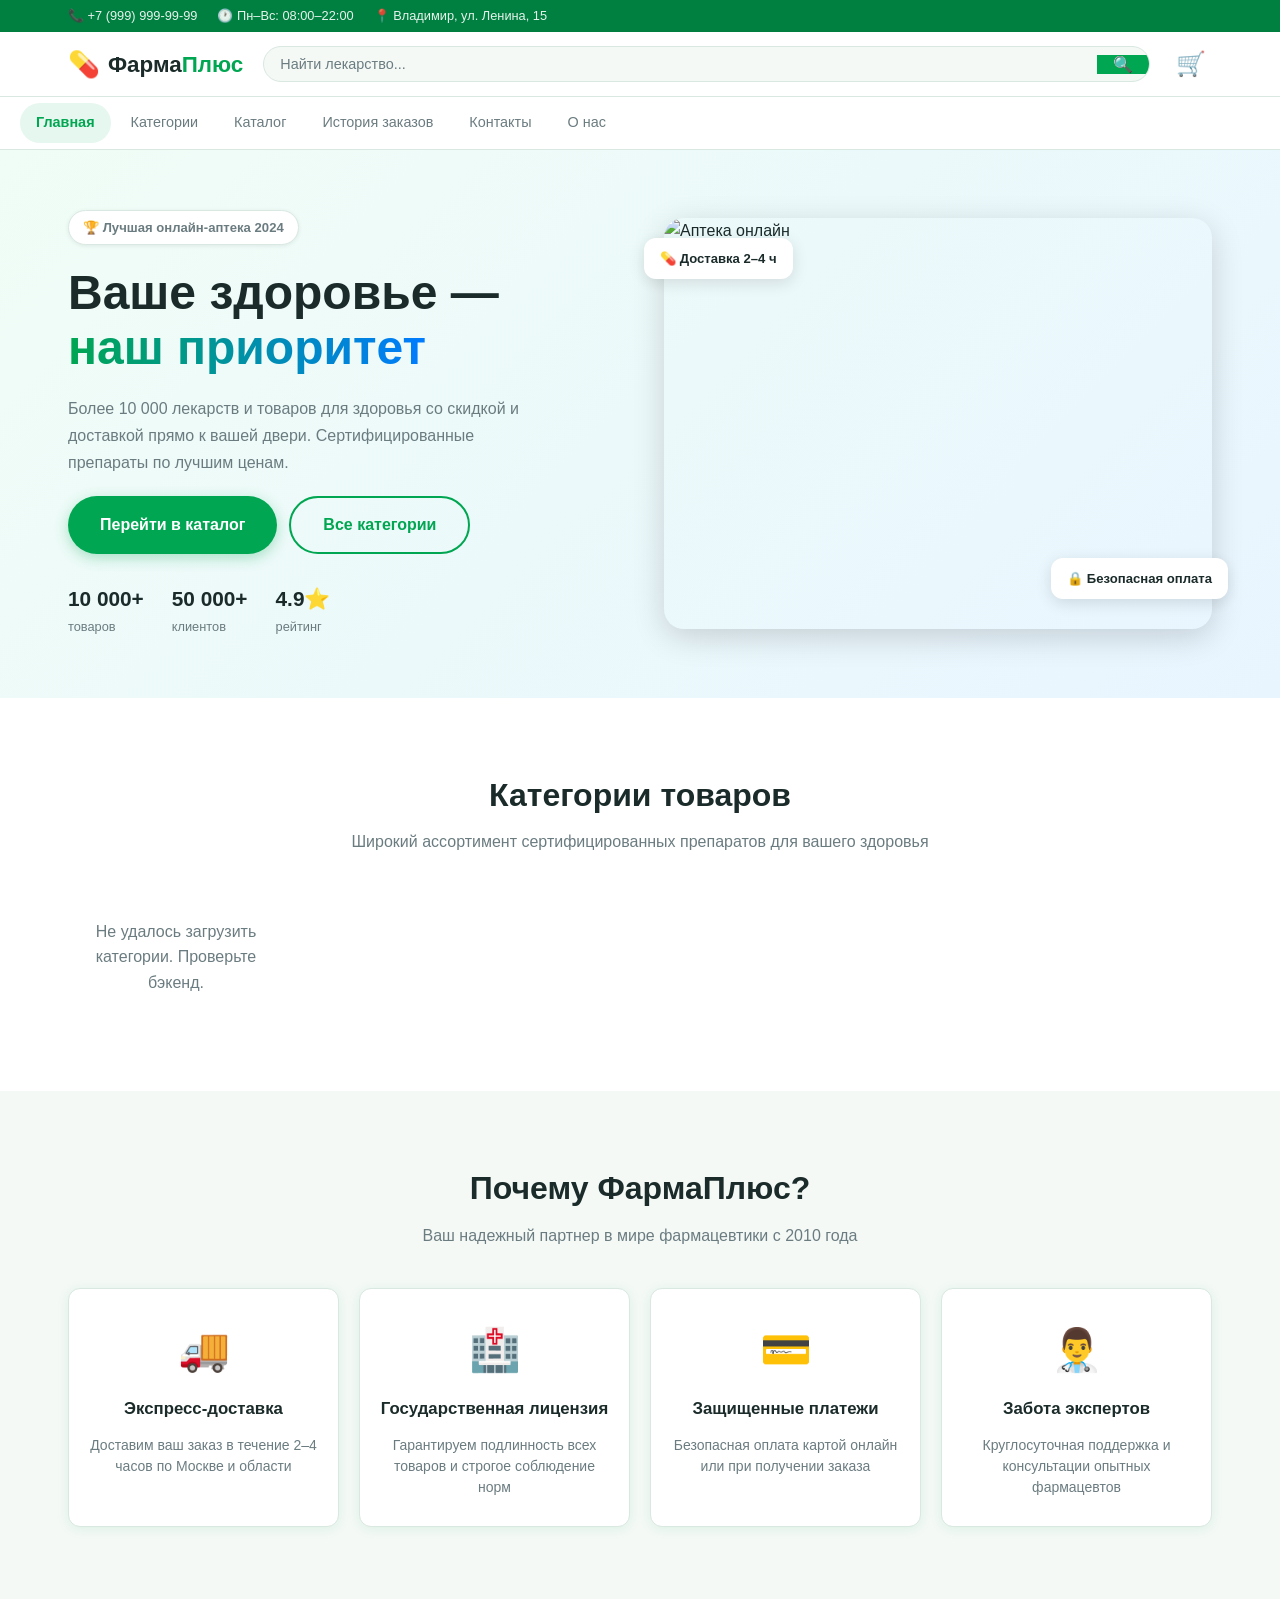
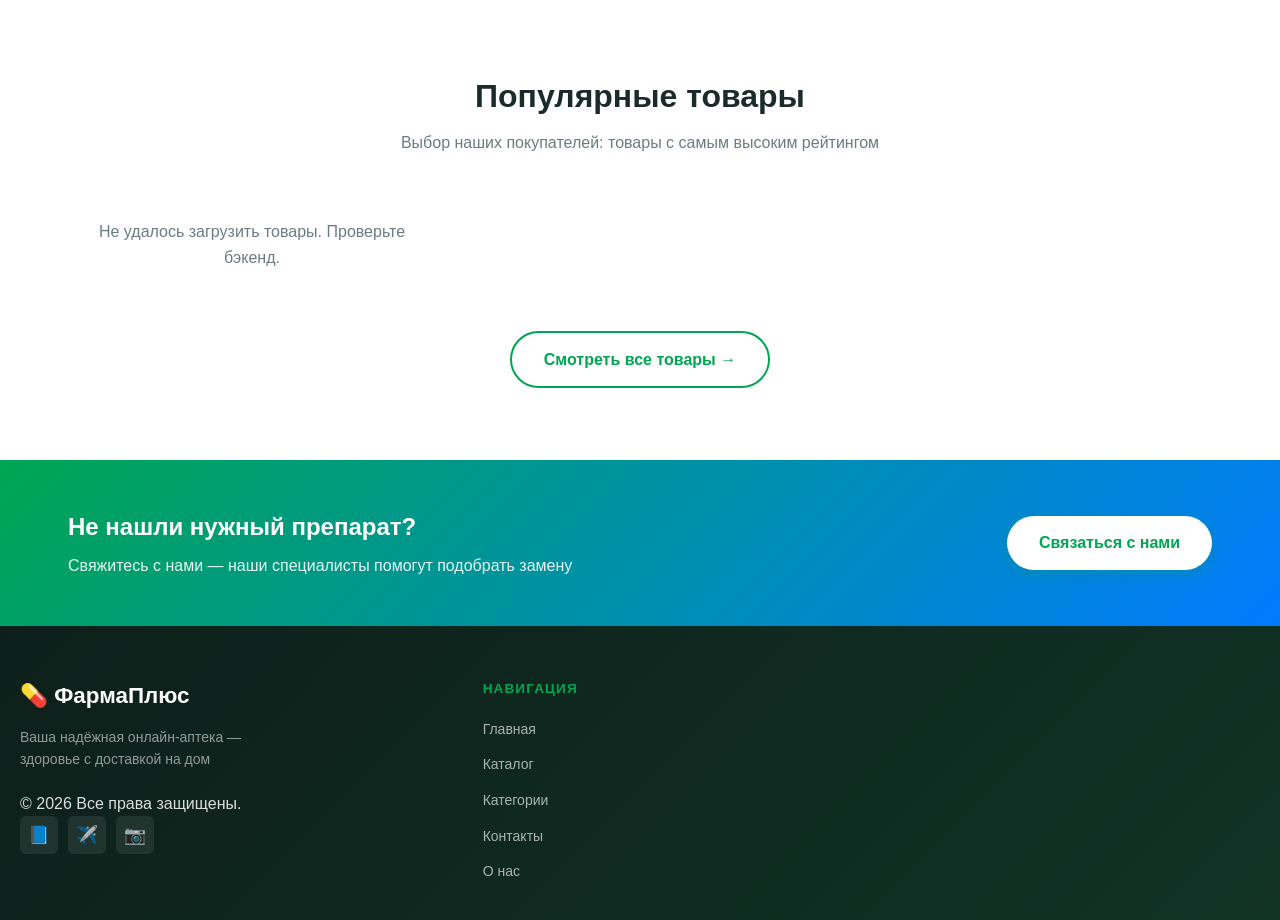
==== commit 2d83ea06: "final" ====
--- a/index.html
+++ b/index.html
@@ -186,7 +186,7 @@
     </div>
   </footer>
 
-  <!-- SCRIPTS -->
+
   <script src="js/products.js"></script>
   <script src="js/main.js"></script>
   <script>
@@ -195,13 +195,13 @@
       const featGrid = document.getElementById('featured-grid');
 
       try {
-        // Load categories and products in parallel
+
         const [categories, products] = await Promise.all([
           fetchCategories(),
           fetchProducts()
         ]);
 
-        // Render Categories
+
         const catFragment = document.createDocumentFragment();
         categories.forEach(cat => {
           const meta = getCategoryMeta(cat.name);
@@ -220,7 +220,7 @@
         });
         catGrid.appendChild(catFragment);
 
-        // Render Featured Products (first 6)
+
         const featured = products.slice(0, 6);
         const featFragment = document.createDocumentFragment();
         featured.forEach(prod => {
